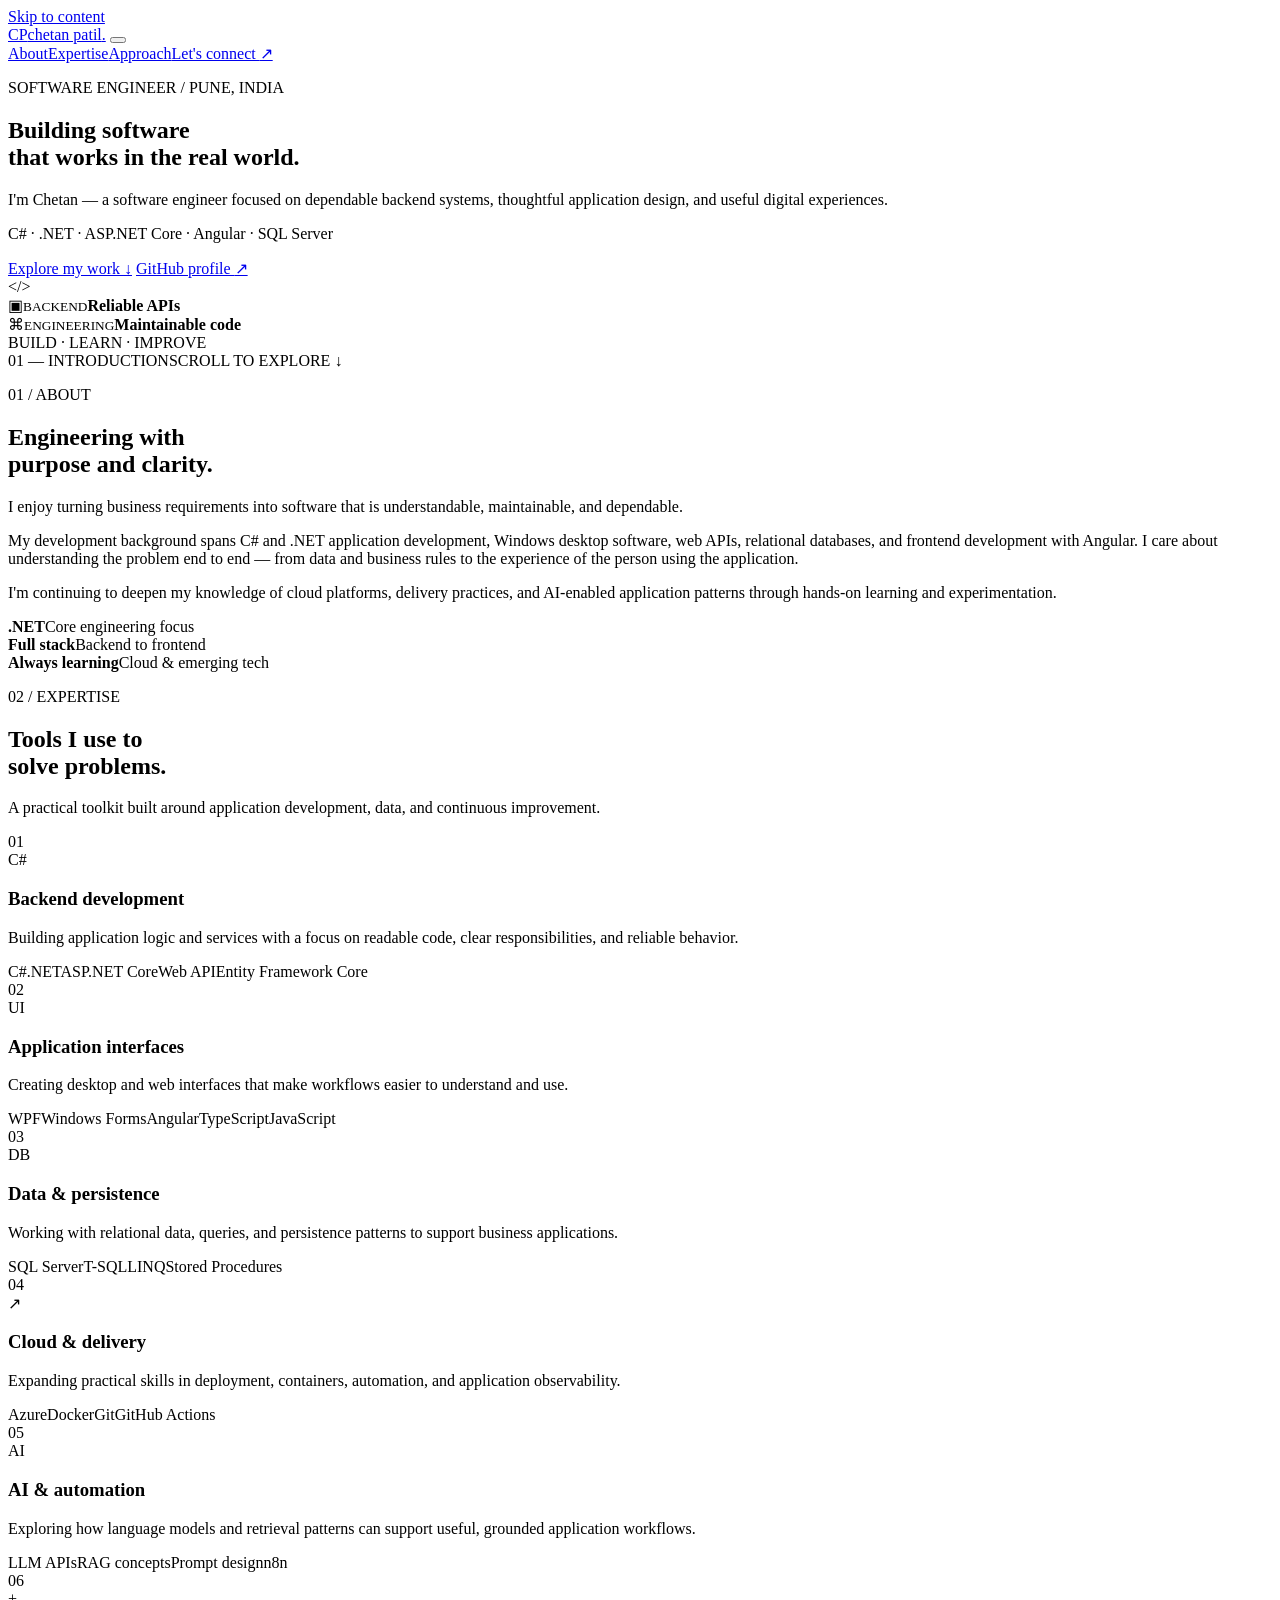
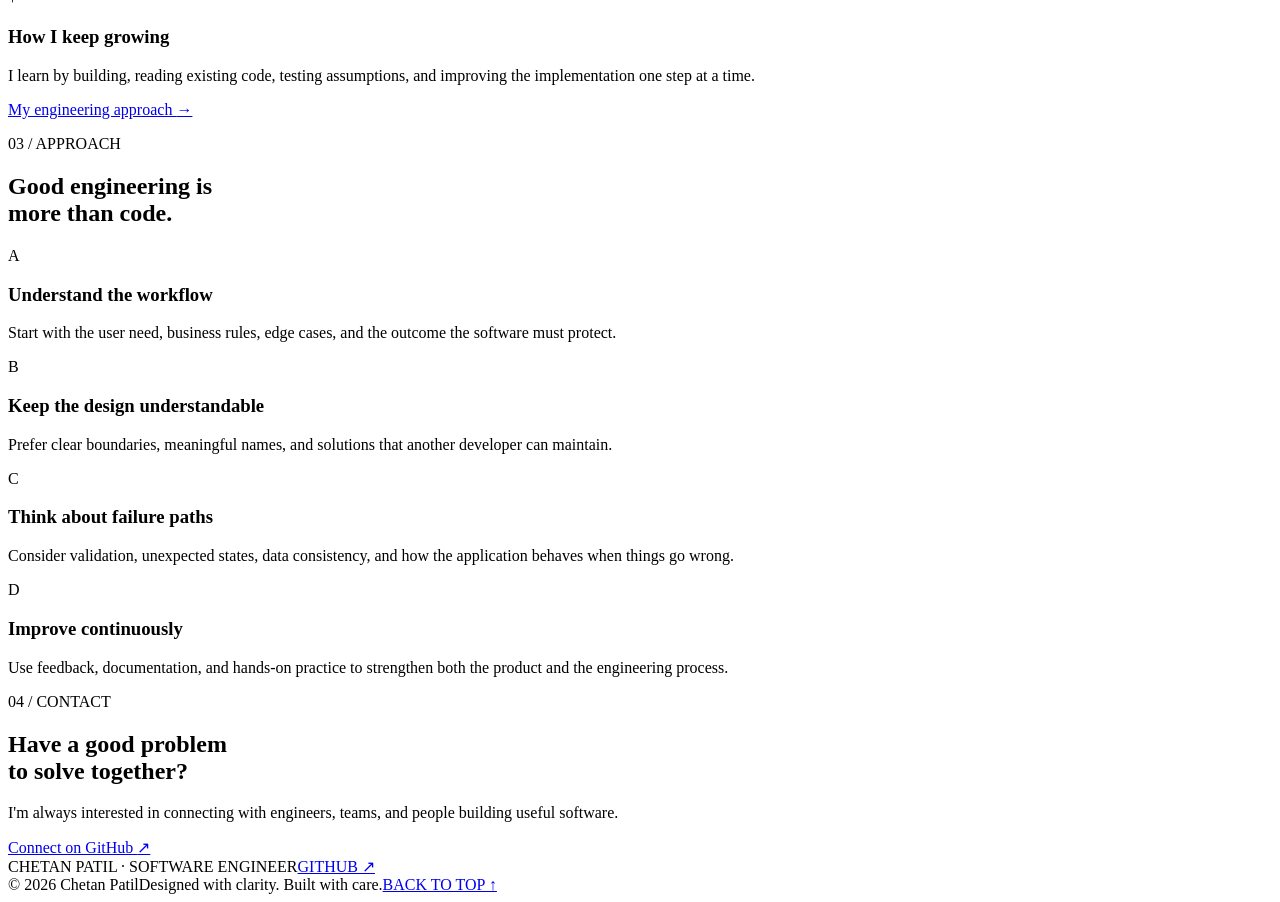
==== index.html @ e21cb658 "Build professional software engineer portfolio homepage" ====
<!doctype html>
<html lang="en">
<head>
  <meta charset="utf-8">
  <meta name="viewport" content="width=device-width, initial-scale=1">
  <meta name="theme-color" content="#0b1020">
  <meta name="description" content="Chetan Patil — Software Engineer building reliable applications with .NET, C#, Angular and SQL Server.">
  <meta property="og:title" content="Chetan Patil | Software Engineer">
  <meta property="og:description" content="Building reliable software for real-world workflows. .NET, C#, Angular and SQL Server.">
  <meta property="og:type" content="website">
  <title>Chetan Patil — Software Engineer</title>
  <link rel="preconnect" href="https://fonts.googleapis.com">
  <link rel="preconnect" href="https://fonts.gstatic.com" crossorigin>
  <link href="https://fonts.googleapis.com/css2?family=DM+Mono:wght@400;500&family=Manrope:wght@400;500;600;700;800&display=swap" rel="stylesheet">
  <link rel="stylesheet" href="assets/css/style.css">
  <script src="assets/js/main.js" defer></script>
</head>
<body>
  <a class="skip-link" href="#main">Skip to content</a>
  <header class="site-header">
    <div class="nav-shell">
      <a class="brand" href="#top" aria-label="Chetan Patil home"><span class="brand-mark">CP</span><span>chetan patil<span class="brand-period">.</span></span></a>
      <button class="menu-toggle" type="button" aria-expanded="false" aria-controls="primary-nav" aria-label="Open navigation"><span></span><span></span></button>
      <nav id="primary-nav" class="primary-nav" aria-label="Primary navigation">
        <a href="#about">About</a><a href="#expertise">Expertise</a><a href="#approach">Approach</a><a href="#contact" class="nav-contact">Let's connect <span aria-hidden="true">↗</span></a>
      </nav>
    </div>
  </header>

  <main id="main">
    <section class="hero section-shell" id="top">
      <div class="hero-copy">
        <p class="eyebrow"><span class="status-dot"></span> SOFTWARE ENGINEER <span class="eyebrow-divider">/</span> PUNE, INDIA</p>
        <h1>Building software<br>that <span class="gradient-text">works in the real world.</span></h1>
        <p class="hero-lede">I'm Chetan — a software engineer focused on dependable backend systems, thoughtful application design, and useful digital experiences.</p>
        <p class="hero-stack">C# <span>·</span> .NET <span>·</span> ASP.NET Core <span>·</span> Angular <span>·</span> SQL Server</p>
        <div class="hero-actions">
          <a class="button button-primary" href="#expertise">Explore my work <span aria-hidden="true">↓</span></a>
          <a class="text-link" href="https://github.com/chetan1237" target="_blank" rel="noreferrer">GitHub profile <span aria-hidden="true">↗</span></a>
        </div>
      </div>
      <div class="hero-visual" aria-label="Software engineering illustration">
        <div class="visual-orbit orbit-one"></div><div class="visual-orbit orbit-two"></div>
        <div class="visual-core"><span class="core-bracket">&lt;</span><span class="core-slash">/</span><span class="core-bracket">&gt;</span></div>
        <div class="float-card card-top"><span class="card-icon">▣</span><span><small>BACKEND</small><strong>Reliable APIs</strong></span></div>
        <div class="float-card card-bottom"><span class="card-icon card-icon-green">⌘</span><span><small>ENGINEERING</small><strong>Maintainable code</strong></span></div>
        <span class="visual-caption">BUILD · LEARN · IMPROVE</span>
      </div>
      <div class="hero-foot"><span>01 — INTRODUCTION</span><span>SCROLL TO EXPLORE <span aria-hidden="true">↓</span></span></div>
    </section>

    <section class="section-shell about-section" id="about">
      <div class="section-heading"><p class="eyebrow">01 / ABOUT</p><h2>Engineering with<br><span class="muted-heading">purpose and clarity.</span></h2></div>
      <div class="about-content">
        <p class="about-lede">I enjoy turning business requirements into software that is understandable, maintainable, and dependable.</p>
        <p>My development background spans C# and .NET application development, Windows desktop software, web APIs, relational databases, and frontend development with Angular. I care about understanding the problem end to end — from data and business rules to the experience of the person using the application.</p>
        <p>I'm continuing to deepen my knowledge of cloud platforms, delivery practices, and AI-enabled application patterns through hands-on learning and experimentation.</p>
        <div class="about-facts"><div><strong>.NET</strong><span>Core engineering focus</span></div><div><strong>Full stack</strong><span>Backend to frontend</span></div><div><strong>Always learning</strong><span>Cloud & emerging tech</span></div></div>
      </div>
    </section>

    <section class="expertise-section" id="expertise">
      <div class="section-shell">
        <div class="section-heading heading-row"><div><p class="eyebrow">02 / EXPERTISE</p><h2>Tools I use to<br><span class="muted-heading">solve problems.</span></h2></div><p class="heading-note">A practical toolkit built around application development, data, and continuous improvement.</p></div>
        <div class="skill-grid">
          <article class="skill-card"><span class="skill-number">01</span><div class="skill-symbol">C#</div><h3>Backend development</h3><p>Building application logic and services with a focus on readable code, clear responsibilities, and reliable behavior.</p><div class="tag-list"><span>C#</span><span>.NET</span><span>ASP.NET Core</span><span>Web API</span><span>Entity Framework Core</span></div></article>
          <article class="skill-card"><span class="skill-number">02</span><div class="skill-symbol symbol-blue">UI</div><h3>Application interfaces</h3><p>Creating desktop and web interfaces that make workflows easier to understand and use.</p><div class="tag-list"><span>WPF</span><span>Windows Forms</span><span>Angular</span><span>TypeScript</span><span>JavaScript</span></div></article>
          <article class="skill-card"><span class="skill-number">03</span><div class="skill-symbol symbol-green">DB</div><h3>Data & persistence</h3><p>Working with relational data, queries, and persistence patterns to support business applications.</p><div class="tag-list"><span>SQL Server</span><span>T-SQL</span><span>LINQ</span><span>Stored Procedures</span></div></article>
          <article class="skill-card"><span class="skill-number">04</span><div class="skill-symbol symbol-purple">↗</div><h3>Cloud & delivery</h3><p>Expanding practical skills in deployment, containers, automation, and application observability.</p><div class="tag-list"><span>Azure</span><span>Docker</span><span>Git</span><span>GitHub Actions</span></div></article>
          <article class="skill-card"><span class="skill-number">05</span><div class="skill-symbol symbol-orange">AI</div><h3>AI & automation</h3><p>Exploring how language models and retrieval patterns can support useful, grounded application workflows.</p><div class="tag-list"><span>LLM APIs</span><span>RAG concepts</span><span>Prompt design</span><span>n8n</span></div></article>
          <article class="skill-card skill-note"><span class="skill-number">06</span><div class="note-mark">+</div><h3>How I keep growing</h3><p>I learn by building, reading existing code, testing assumptions, and improving the implementation one step at a time.</p><a href="#approach" class="inline-link">My engineering approach <span aria-hidden="true">→</span></a></article>
        </div>
      </div>
    </section>

    <section class="section-shell approach-section" id="approach">
      <div class="section-heading"><p class="eyebrow">03 / APPROACH</p><h2>Good engineering is<br><span class="muted-heading">more than code.</span></h2></div>
      <div class="approach-list">
        <article><span class="approach-index">A</span><div><h3>Understand the workflow</h3><p>Start with the user need, business rules, edge cases, and the outcome the software must protect.</p></div></article>
        <article><span class="approach-index">B</span><div><h3>Keep the design understandable</h3><p>Prefer clear boundaries, meaningful names, and solutions that another developer can maintain.</p></div></article>
        <article><span class="approach-index">C</span><div><h3>Think about failure paths</h3><p>Consider validation, unexpected states, data consistency, and how the application behaves when things go wrong.</p></div></article>
        <article><span class="approach-index">D</span><div><h3>Improve continuously</h3><p>Use feedback, documentation, and hands-on practice to strengthen both the product and the engineering process.</p></div></article>
      </div>
    </section>

    <section class="contact-section" id="contact">
      <div class="section-shell contact-inner">
        <p class="eyebrow">04 / CONTACT</p><h2>Have a good problem<br>to <span class="gradient-text">solve together?</span></h2>
        <p class="contact-copy">I'm always interested in connecting with engineers, teams, and people building useful software.</p>
        <a class="button button-light" href="https://github.com/chetan1237" target="_blank" rel="noreferrer">Connect on GitHub <span aria-hidden="true">↗</span></a>
        <div class="contact-bottom"><span>CHETAN PATIL · SOFTWARE ENGINEER</span><a href="https://github.com/chetan1237" target="_blank" rel="noreferrer">GITHUB ↗</a></div>
      </div>
    </section>
  </main>

  <footer class="site-footer"><div class="section-shell footer-inner"><span>© <span id="year">2026</span> Chetan Patil</span><span>Designed with clarity. Built with care.</span><a href="#top">BACK TO TOP ↑</a></div></footer>
</body>
</html>
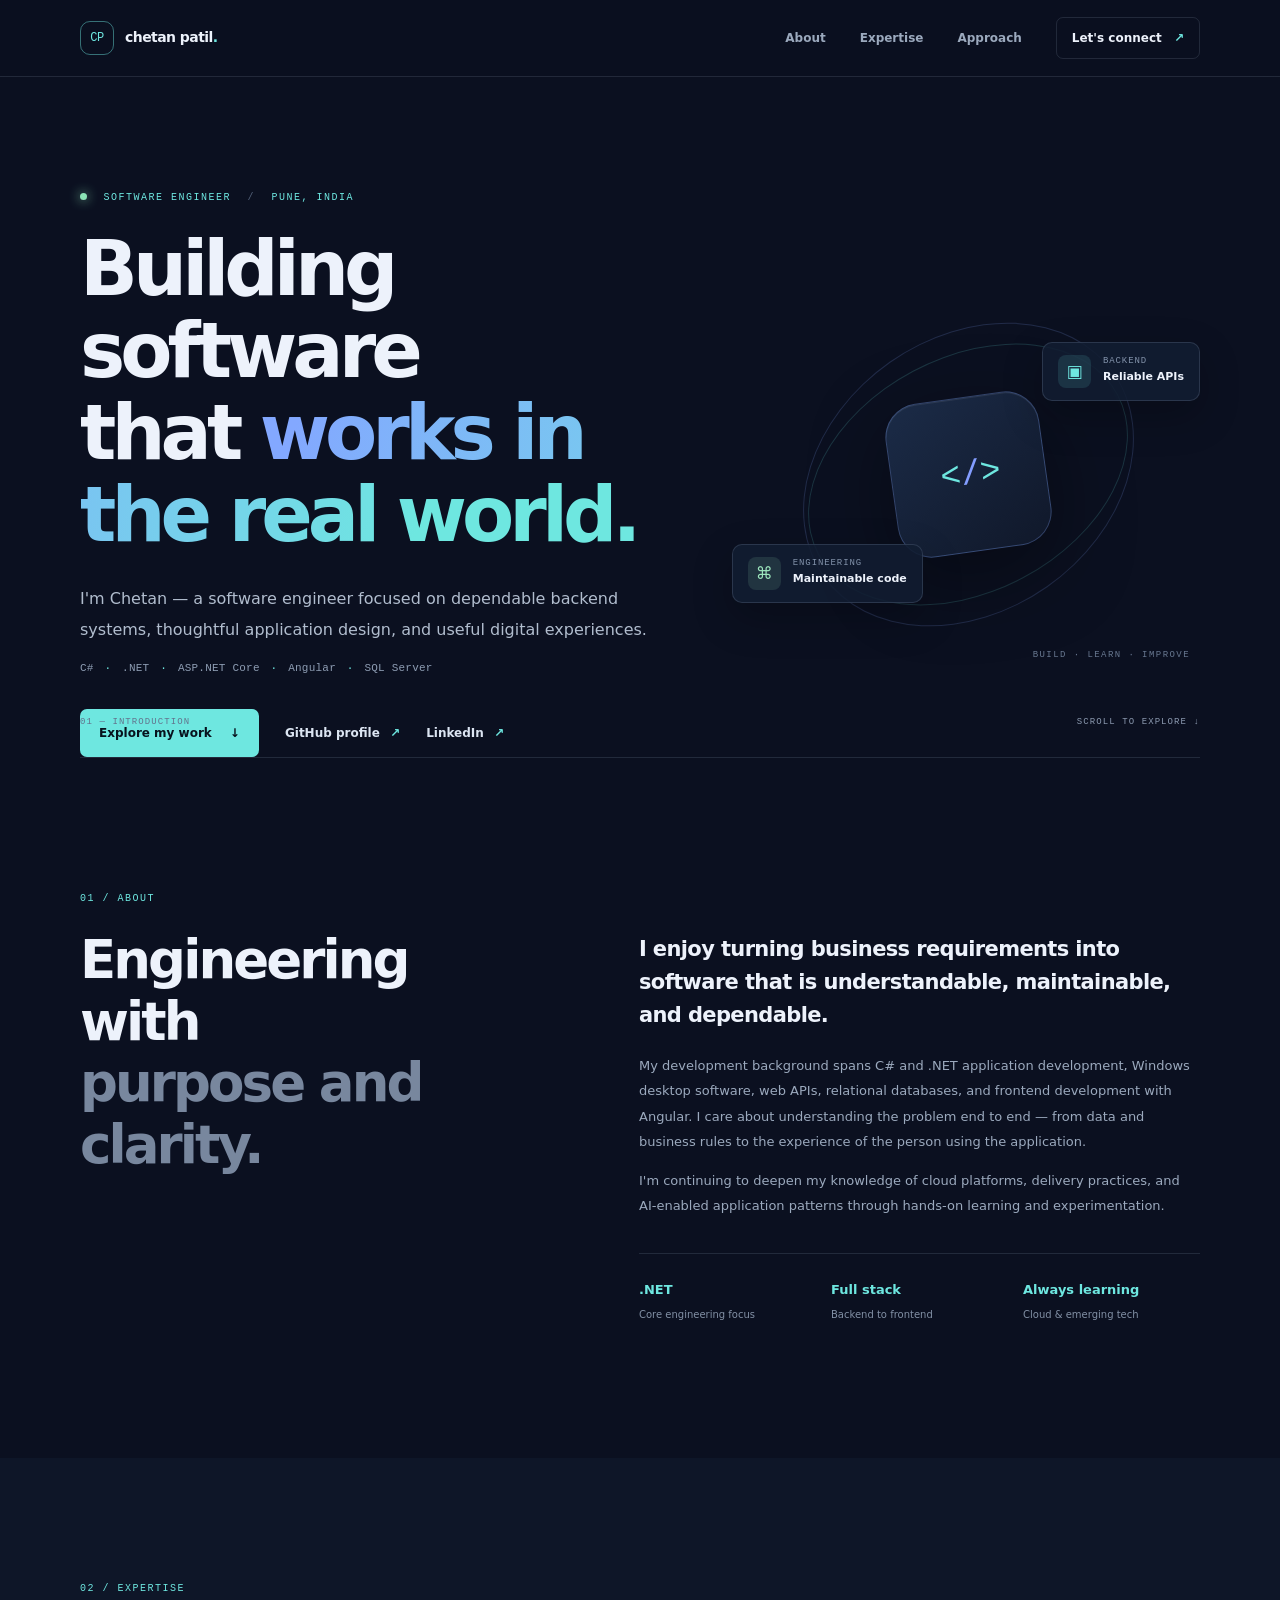
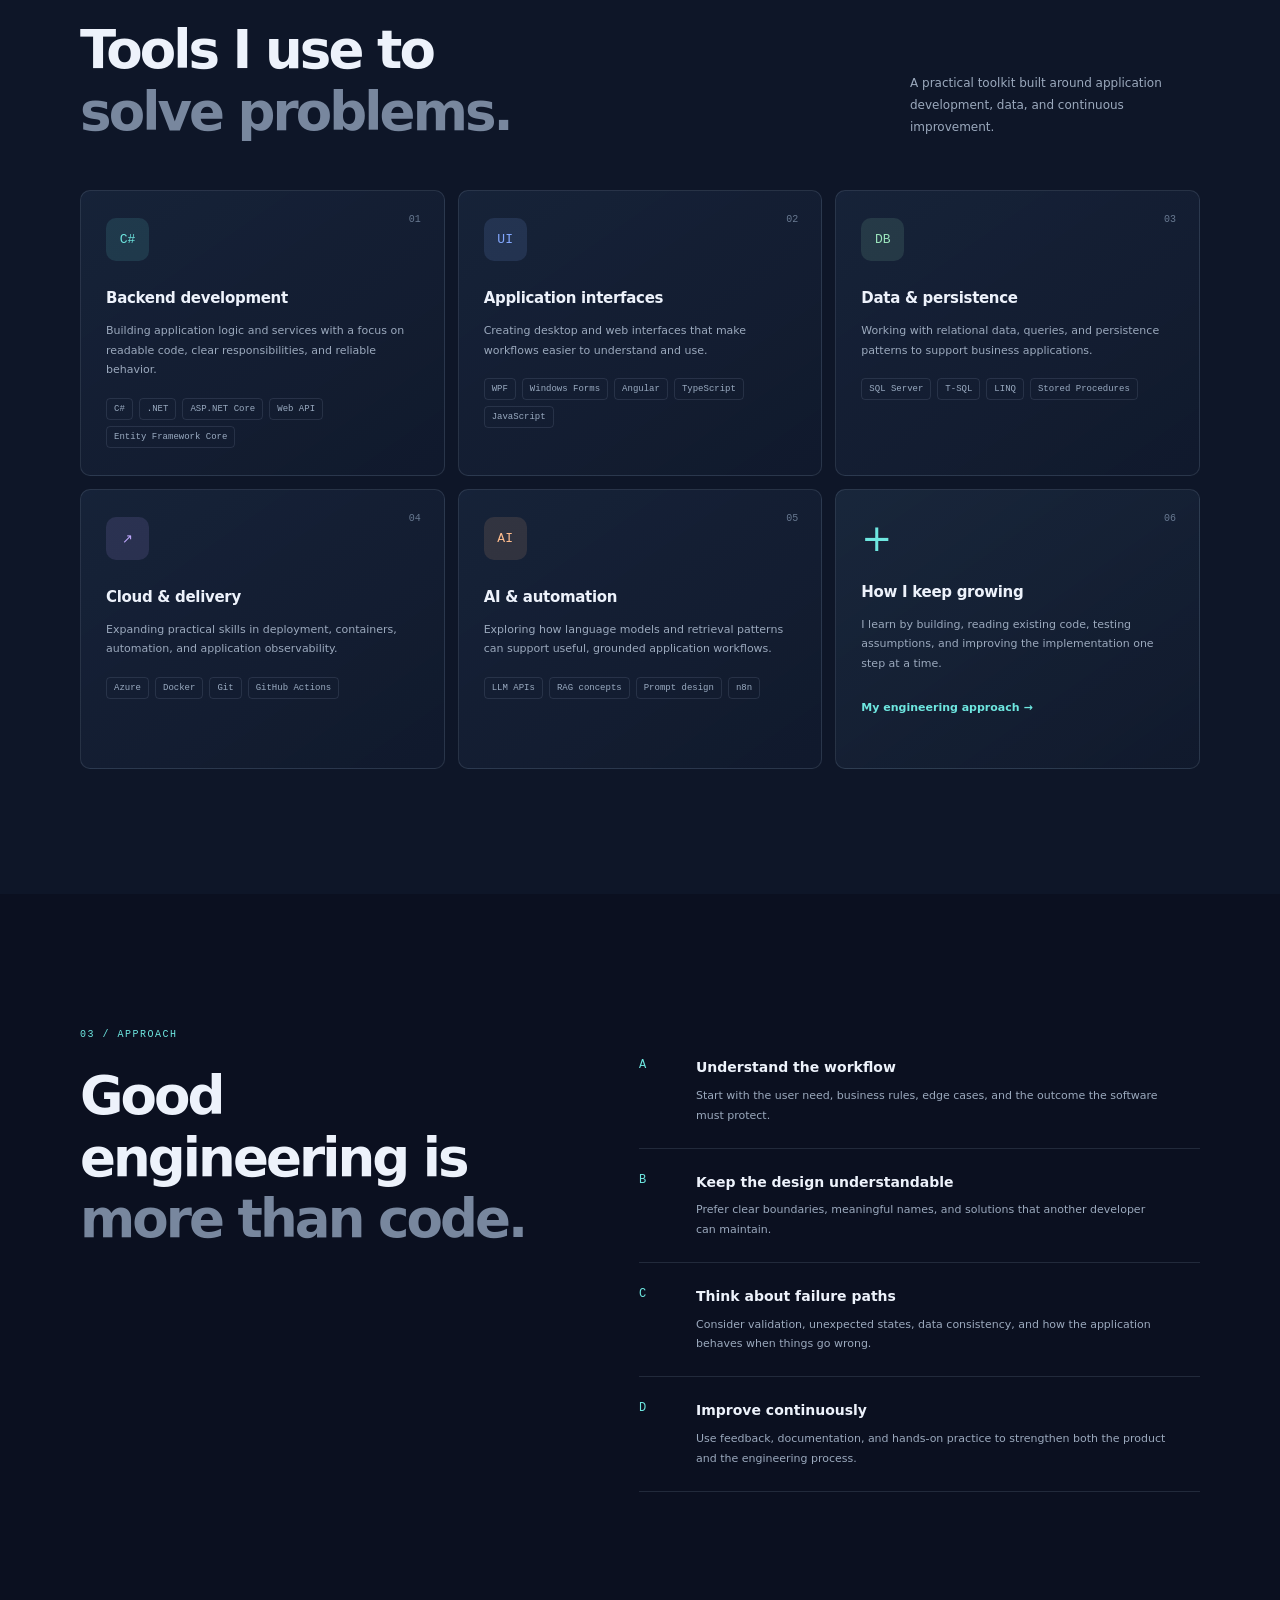
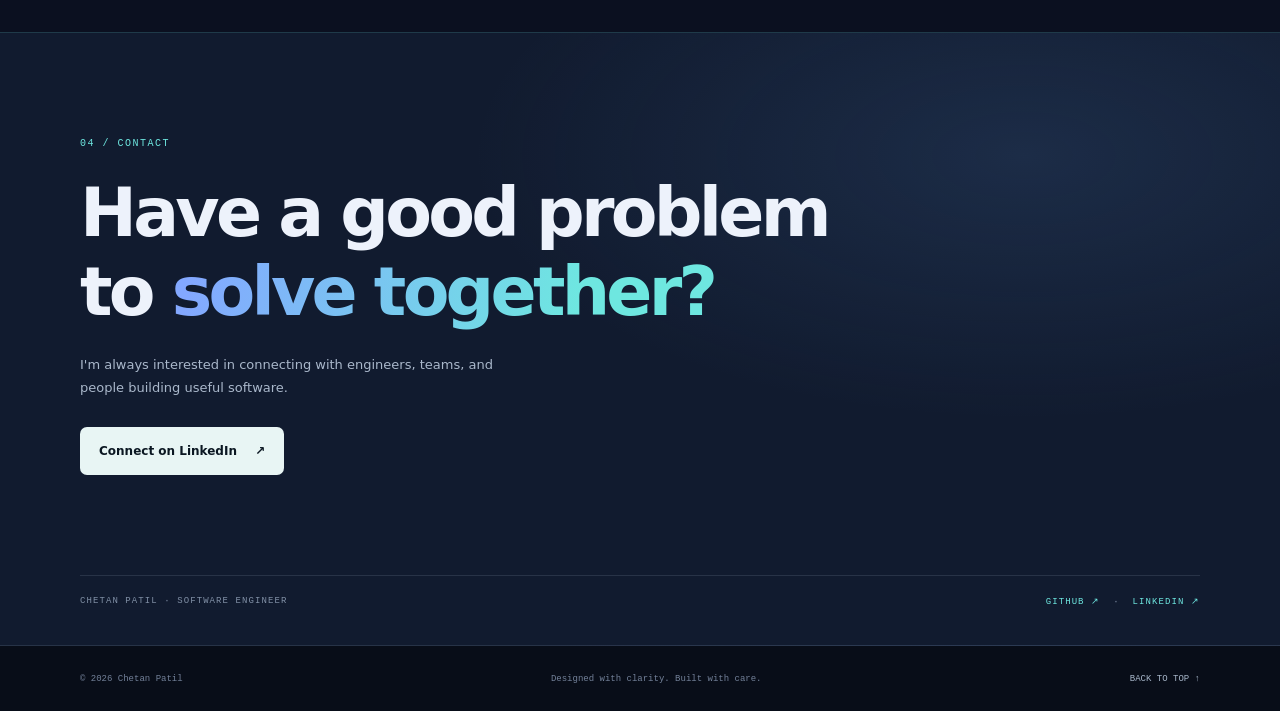
==== commit 1f59ace9: "Add LinkedIn profile links" ====
--- a/index.html
+++ b/index.html
@@ -37,6 +37,7 @@
         <div class="hero-actions">
           <a class="button button-primary" href="#expertise">Explore my work <span aria-hidden="true">↓</span></a>
           <a class="text-link" href="https://github.com/chetan1237" target="_blank" rel="noreferrer">GitHub profile <span aria-hidden="true">↗</span></a>
+          <a class="text-link" href="https://www.linkedin.com/in/chetan-patil-bb839a1b1/" target="_blank" rel="noopener noreferrer">LinkedIn <span aria-hidden="true">↗</span></a>
         </div>
       </div>
       <div class="hero-visual" aria-label="Software engineering illustration">
@@ -87,8 +88,8 @@
       <div class="section-shell contact-inner">
         <p class="eyebrow">04 / CONTACT</p><h2>Have a good problem<br>to <span class="gradient-text">solve together?</span></h2>
         <p class="contact-copy">I'm always interested in connecting with engineers, teams, and people building useful software.</p>
-        <a class="button button-light" href="https://github.com/chetan1237" target="_blank" rel="noreferrer">Connect on GitHub <span aria-hidden="true">↗</span></a>
-        <div class="contact-bottom"><span>CHETAN PATIL · SOFTWARE ENGINEER</span><a href="https://github.com/chetan1237" target="_blank" rel="noreferrer">GITHUB ↗</a></div>
+        <a class="button button-light" href="https://www.linkedin.com/in/chetan-patil-bb839a1b1/" target="_blank" rel="noopener noreferrer">Connect on LinkedIn <span aria-hidden="true">↗</span></a>
+        <div class="contact-bottom"><span>CHETAN PATIL · SOFTWARE ENGINEER</span><span><a href="https://github.com/chetan1237" target="_blank" rel="noreferrer">GITHUB ↗</a> &nbsp;·&nbsp; <a href="https://www.linkedin.com/in/chetan-patil-bb839a1b1/" target="_blank" rel="noopener noreferrer">LINKEDIN ↗</a></span></div>
       </div>
     </section>
   </main>
--- a/assets/css/style.css
+++ b/assets/css/style.css
@@ -0,0 +1 @@
+:root{--bg:#0b1020;--panel:#111a2d;--panel-2:#151f34;--text:#edf2fb;--muted:#9ba9bd;--line:rgba(174,194,220,.14);--cyan:#6ee7e0;--blue:#83a8ff;--green:#9ce6bd;--max:1120px}*{box-sizing:border-box}html{scroll-behavior:smooth;scroll-padding-top:90px}body{margin:0;background:var(--bg);color:var(--text);font-family:Manrope,system-ui,sans-serif;line-height:1.7;-webkit-font-smoothing:antialiased}a{color:inherit;text-decoration:none}.section-shell,.nav-shell{width:min(var(--max),calc(100% - 48px));margin-inline:auto}.skip-link{position:absolute;left:-999px;top:8px;background:#fff;color:#111;padding:10px 14px;z-index:100}.skip-link:focus{left:12px}.site-header{position:sticky;top:0;z-index:50;background:rgba(11,16,32,.86);backdrop-filter:blur(16px);border-bottom:1px solid var(--line)}.nav-shell{height:76px;display:flex;align-items:center;justify-content:space-between}.brand{display:flex;align-items:center;gap:11px;font-size:14px;font-weight:800;letter-spacing:-.04em}.brand-mark{display:grid;place-items:center;width:34px;height:34px;border:1px solid rgba(110,231,224,.45);border-radius:10px;color:var(--cyan);font:500 12px "DM Mono",monospace}.brand-period{color:var(--cyan)}.primary-nav{display:flex;align-items:center;gap:34px;color:var(--muted);font-size:12px;font-weight:700}.primary-nav a:hover,.text-link:hover{color:var(--cyan)}.nav-contact{color:var(--text);border:1px solid var(--line);padding:10px 15px;border-radius:7px}.nav-contact span{color:var(--cyan);margin-left:8px}.menu-toggle{display:none;background:none;border:0}.hero{min-height:650px;padding-top:115px;position:relative;display:grid;grid-template-columns:1.15fr .85fr;align-items:center;gap:30px}.eyebrow{font:500 10px "DM Mono",monospace;letter-spacing:.15em;color:var(--cyan);margin:0 0 25px}.status-dot{display:inline-block;width:7px;height:7px;border-radius:50%;background:#8be3b5;box-shadow:0 0 12px #8be3b5;margin-right:9px}.eyebrow-divider{color:#536179;margin:0 9px}.hero h1{font-size:clamp(44px,6vw,76px);line-height:1.08;letter-spacing:-.065em;margin:0;max-width:730px}.gradient-text{background:linear-gradient(105deg,#83a8ff 5%,#6ee7e0 75%);-webkit-background-clip:text;background-clip:text;color:transparent}.hero-lede{max-width:570px;color:#b1bdce;font-size:16px;line-height:1.9;margin:28px 0 17px}.hero-stack{font:11px "DM Mono",monospace;color:#8e9db3;letter-spacing:.02em}.hero-stack span{color:var(--cyan);padding:0 4px}.hero-actions{display:flex;align-items:center;gap:26px;margin-top:35px}.button{display:inline-flex;align-items:center;gap:18px;padding:14px 19px;border-radius:7px;font-size:12px;font-weight:800;transition:transform .2s,background .2s}.button:hover{transform:translateY(-2px)}.button-primary{background:var(--cyan);color:#07121d}.button-primary:hover{background:#a3f4ee}.text-link{font-size:12px;font-weight:800;color:#dce5f2}.text-link span{color:var(--cyan);margin-left:6px}.hero-visual{height:390px;position:relative;display:grid;place-items:center}.visual-orbit{position:absolute;border:1px solid rgba(110,231,224,.17);border-radius:50%;transform:rotate(-28deg)}.orbit-one{width:340px;height:235px}.orbit-two{width:275px;height:355px;transform:rotate(55deg);border-color:rgba(131,168,255,.18)}.visual-core{width:155px;height:155px;border-radius:34px;background:linear-gradient(145deg,#1b2b47,#10182a);border:1px solid rgba(133,170,255,.28);box-shadow:0 25px 80px rgba(0,0,0,.38),inset 0 1px rgba(255,255,255,.08);display:flex;align-items:center;justify-content:center;font:500 34px "DM Mono",monospace;letter-spacing:-.13em;transform:rotate(-8deg)}.core-bracket{color:var(--cyan)}.core-slash{color:#839dff;padding:0 4px}.float-card{position:absolute;display:flex;align-items:center;gap:12px;padding:12px 15px;border:1px solid rgba(175,197,227,.16);background:rgba(18,29,49,.88);box-shadow:0 15px 40px rgba(0,0,0,.24);border-radius:10px}.card-top{top:62px;right:0}.card-bottom{bottom:67px;left:-5px}.card-icon{display:grid;place-items:center;width:33px;height:33px;border-radius:8px;background:rgba(110,231,224,.12);color:var(--cyan);font-size:17px}.card-icon-green{color:var(--green);background:rgba(156,230,189,.12)}.float-card small,.float-card strong{display:block}.float-card small{font:9px "DM Mono",monospace;color:#8292aa;letter-spacing:.1em}.float-card strong{font-size:11px;margin-top:2px}.visual-caption{position:absolute;bottom:10px;right:10px;font:9px "DM Mono",monospace;color:#687890;letter-spacing:.16em}.hero-foot{position:absolute;bottom:30px;left:0;right:0;display:flex;justify-content:space-between;color:#63738c;font:9px "DM Mono",monospace;letter-spacing:.12em}.hero-foot span:last-child{color:#8c9ab0}.about-section{padding-top:135px;padding-bottom:135px;display:grid;grid-template-columns:.9fr 1.1fr;gap:100px;border-top:1px solid var(--line)}.section-heading h2,.contact-inner h2{font-size:clamp(34px,4.5vw,53px);line-height:1.16;letter-spacing:-.055em;margin:0}.muted-heading{color:#78879e}.about-content{padding-top:40px}.about-lede{font-size:21px;font-weight:700;line-height:1.55;letter-spacing:-.03em;margin:0 0 22px}.about-content>p:not(.about-lede){font-size:13px;color:var(--muted);line-height:1.95}.about-facts{display:grid;grid-template-columns:repeat(3,1fr);gap:15px;margin-top:35px;padding-top:25px;border-top:1px solid var(--line)}.about-facts strong,.about-facts span{display:block}.about-facts strong{font-size:13px;color:var(--cyan)}.about-facts span{font-size:10px;color:#8290a5;margin-top:5px}.expertise-section{background:#0e1628;padding:125px 0}.heading-row{display:flex;align-items:end;justify-content:space-between;margin-bottom:48px}.heading-note{max-width:290px;color:var(--muted);font-size:12px;line-height:1.8;margin:0 0 4px}.skill-grid{display:grid;grid-template-columns:repeat(3,1fr);gap:13px}.skill-card{min-height:280px;padding:27px 25px;background:linear-gradient(145deg,rgba(25,38,61,.8),rgba(17,26,45,.88));border:1px solid var(--line);border-radius:10px;position:relative;transition:transform .2s,border-color .2s}.skill-card:hover{transform:translateY(-4px);border-color:rgba(110,231,224,.35)}.skill-number{position:absolute;right:23px;top:23px;color:#687991;font:10px "DM Mono",monospace}.skill-symbol{width:43px;height:43px;display:grid;place-items:center;border-radius:10px;background:rgba(110,231,224,.12);color:var(--cyan);font:500 13px "DM Mono",monospace;margin-bottom:25px}.symbol-blue{background:rgba(131,168,255,.13);color:var(--blue)}.symbol-green{background:rgba(156,230,189,.12);color:var(--green)}.symbol-purple{background:rgba(185,158,255,.13);color:#c1a9ff}.symbol-orange{background:rgba(255,183,132,.12);color:#ffbd8e}.skill-card h3{font-size:15px;letter-spacing:-.02em;margin:0 0 9px}.skill-card p{font-size:11px;line-height:1.8;color:var(--muted);margin:0 0 18px}.tag-list{display:flex;flex-wrap:wrap;gap:6px}.tag-list span{font:9px "DM Mono",monospace;color:#9aabc1;border:1px solid rgba(174,194,220,.13);border-radius:4px;padding:5px 7px}.skill-note{background:linear-gradient(145deg,rgba(31,48,70,.65),rgba(17,26,45,.9))}.note-mark{font-size:37px;line-height:1;color:var(--cyan);margin:3px 0 23px}.inline-link{font-size:11px;font-weight:800;color:var(--cyan)}.approach-section{padding-top:135px;padding-bottom:140px;display:grid;grid-template-columns:.9fr 1.1fr;gap:100px}.approach-list{padding-top:5px}.approach-list article{display:grid;grid-template-columns:42px 1fr;gap:15px;padding:22px 0;border-bottom:1px solid var(--line)}.approach-index{font:12px "DM Mono",monospace;color:var(--cyan);padding-top:2px}.approach-list h3{font-size:14px;margin:0 0 6px}.approach-list p{font-size:11px;color:var(--muted);line-height:1.8;margin:0;max-width:470px}.contact-section{background:radial-gradient(ellipse at 80% 20%,rgba(71,112,167,.2),transparent 38%),#111b2f;border-top:1px solid rgba(110,231,224,.15);border-bottom:1px solid var(--line)}.contact-inner{padding-top:105px;padding-bottom:38px}.contact-inner h2{font-size:clamp(42px,6vw,68px)}.contact-copy{max-width:440px;color:#aab8cb;font-size:13px;margin:23px 0 28px}.button-light{background:#e8f5f4;color:#0b1722}.button-light:hover{background:#fff}.contact-bottom{display:flex;justify-content:space-between;margin-top:100px;padding-top:20px;border-top:1px solid var(--line);font:9px "DM Mono",monospace;letter-spacing:.12em;color:#8190a6}.contact-bottom a{color:var(--cyan)}.site-footer{background:#080d18}.footer-inner{min-height:65px;display:flex;align-items:center;justify-content:space-between;color:#738199;font:9px "DM Mono",monospace}.footer-inner a{color:#a8b7ca}.footer-inner a:hover{color:var(--cyan)}@media(max-width:800px){.hero{grid-template-columns:1fr;padding-top:90px;min-height:auto;padding-bottom:100px}.hero-visual{height:330px;max-width:500px;width:100%;margin:5px auto 0}.hero-foot{bottom:25px}.about-section,.approach-section{grid-template-columns:1fr;gap:35px;padding-top:95px;padding-bottom:95px}.about-content{padding-top:0}.about-facts{max-width:600px}.skill-grid{grid-template-columns:repeat(2,1fr)}.expertise-section{padding:95px 0}.heading-row{align-items:start;gap:25px;flex-direction:column}.heading-note{max-width:480px}.approach-list{padding-top:0}}@media(max-width:560px){.section-shell,.nav-shell{width:min(100% - 36px,var(--max))}.nav-shell{height:68px}.menu-toggle{display:flex;flex-direction:column;gap:5px;padding:10px;cursor:pointer}.menu-toggle span{width:20px;height:2px;background:#dbe7f5;display:block}.primary-nav{display:none;position:absolute;top:68px;left:0;right:0;padding:18px 24px 23px;background:#0d1526;border-bottom:1px solid var(--line);flex-direction:column;align-items:stretch;gap:0}.primary-nav.is-open{display:flex}.primary-nav a{padding:13px 0}.primary-nav .nav-contact{padding:12px 14px;margin-top:7px;text-align:center}.hero{padding-top:75px;gap:8px}.hero h1{font-size:clamp(42px,12vw,59px)}.hero-lede{font-size:14px}.hero-stack{font-size:9px;line-height:2}.hero-actions{gap:18px;flex-wrap:wrap}.button{padding:13px 15px}.hero-visual{height:290px;transform:scale(.88);transform-origin:center}.orbit-one{width:290px}.orbit-two{height:300px}.card-top{right:-4px;top:40px}.card-bottom{left:-8px;bottom:45px}.hero-foot{font-size:8px}.about-section,.approach-section{padding-top:78px;padding-bottom:80px}.section-heading h2{font-size:39px}.about-lede{font-size:18px}.about-facts{grid-template-columns:1fr;gap:15px}.about-facts div{display:flex;align-items:center;gap:14px}.about-facts span{margin:0}.expertise-section{padding:78px 0}.skill-grid{grid-template-columns:1fr}.skill-card{min-height:245px}.heading-row{margin-bottom:30px}.approach-list article{grid-template-columns:28px 1fr}.contact-inner{padding-top:80px}.contact-inner h2{font-size:43px}.contact-bottom{margin-top:75px;gap:15px;font-size:8px}.footer-inner{padding-top:17px;padding-bottom:17px;gap:10px;flex-wrap:wrap}.footer-inner span:nth-child(2){order:3;width:100%}}@media(prefers-reduced-motion:reduce){html{scroll-behavior:auto}*,*::before,*::after{transition:none!important;animation:none!important}}
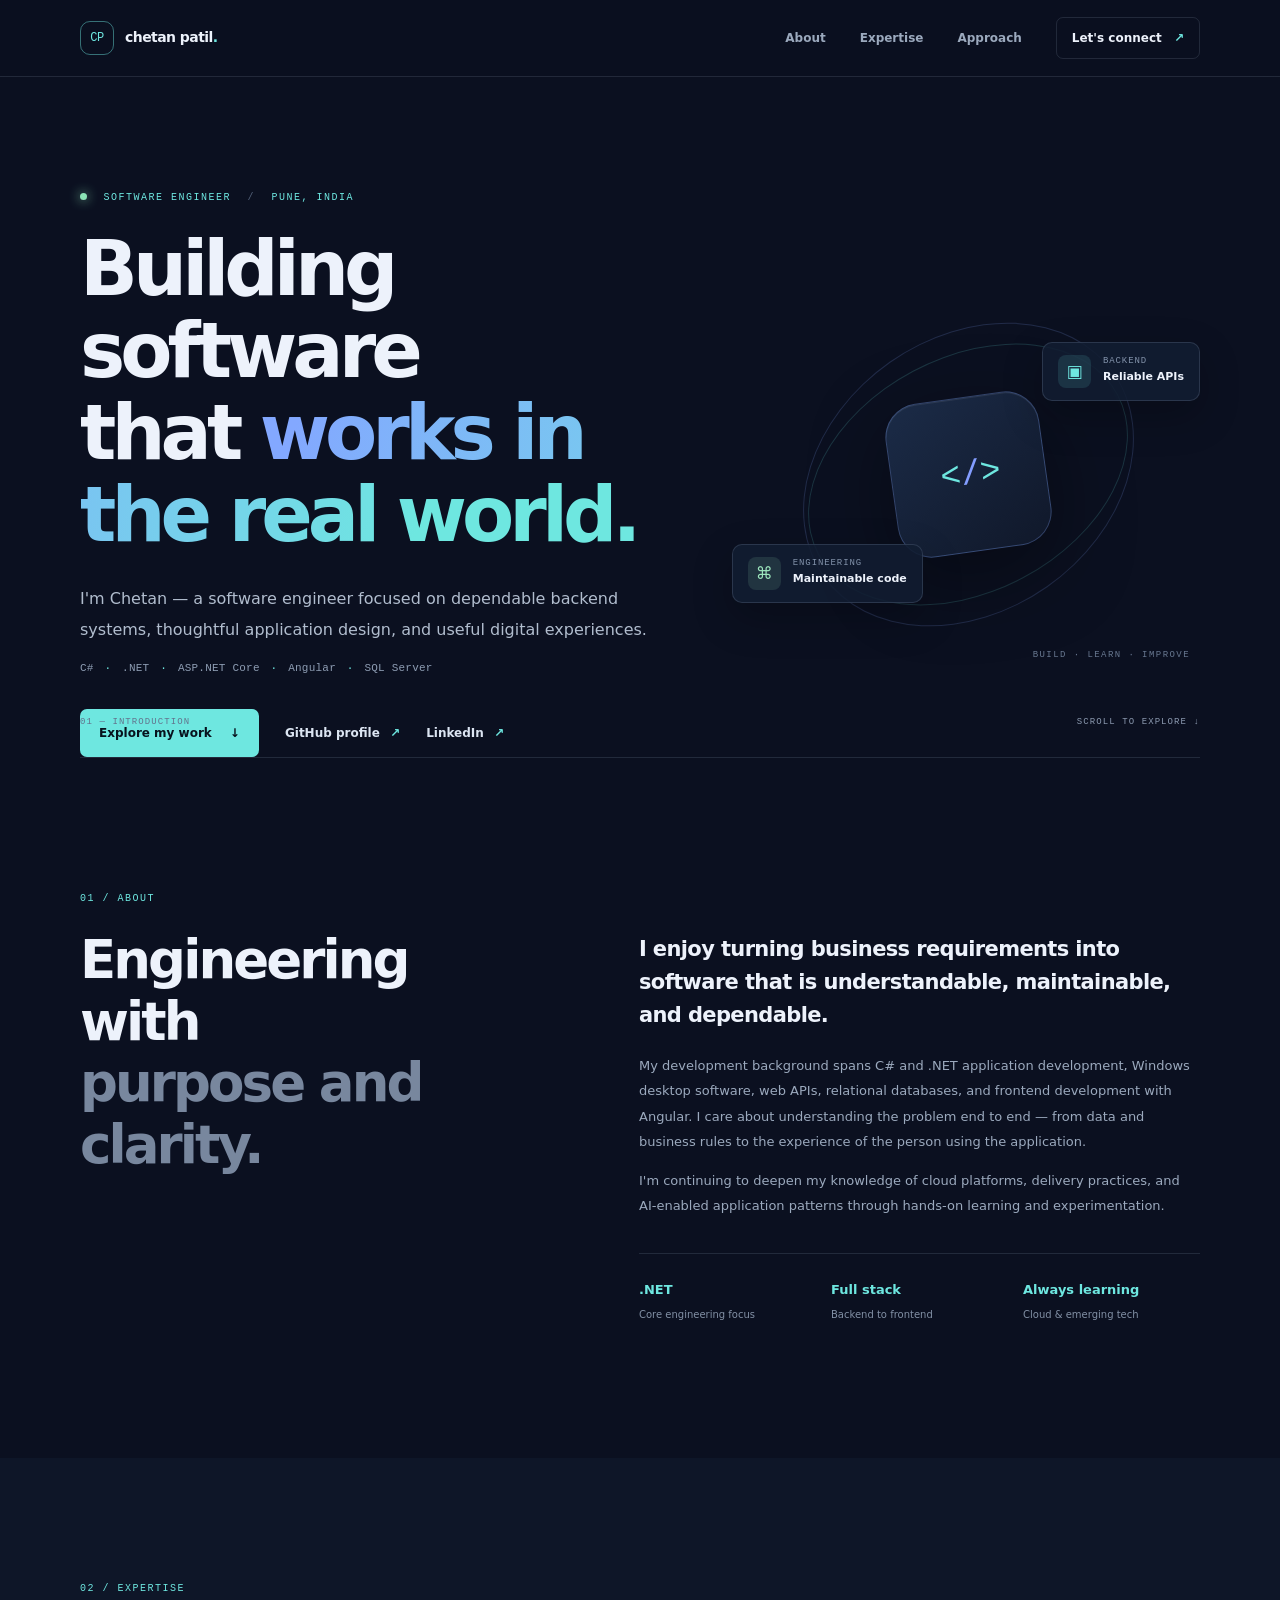
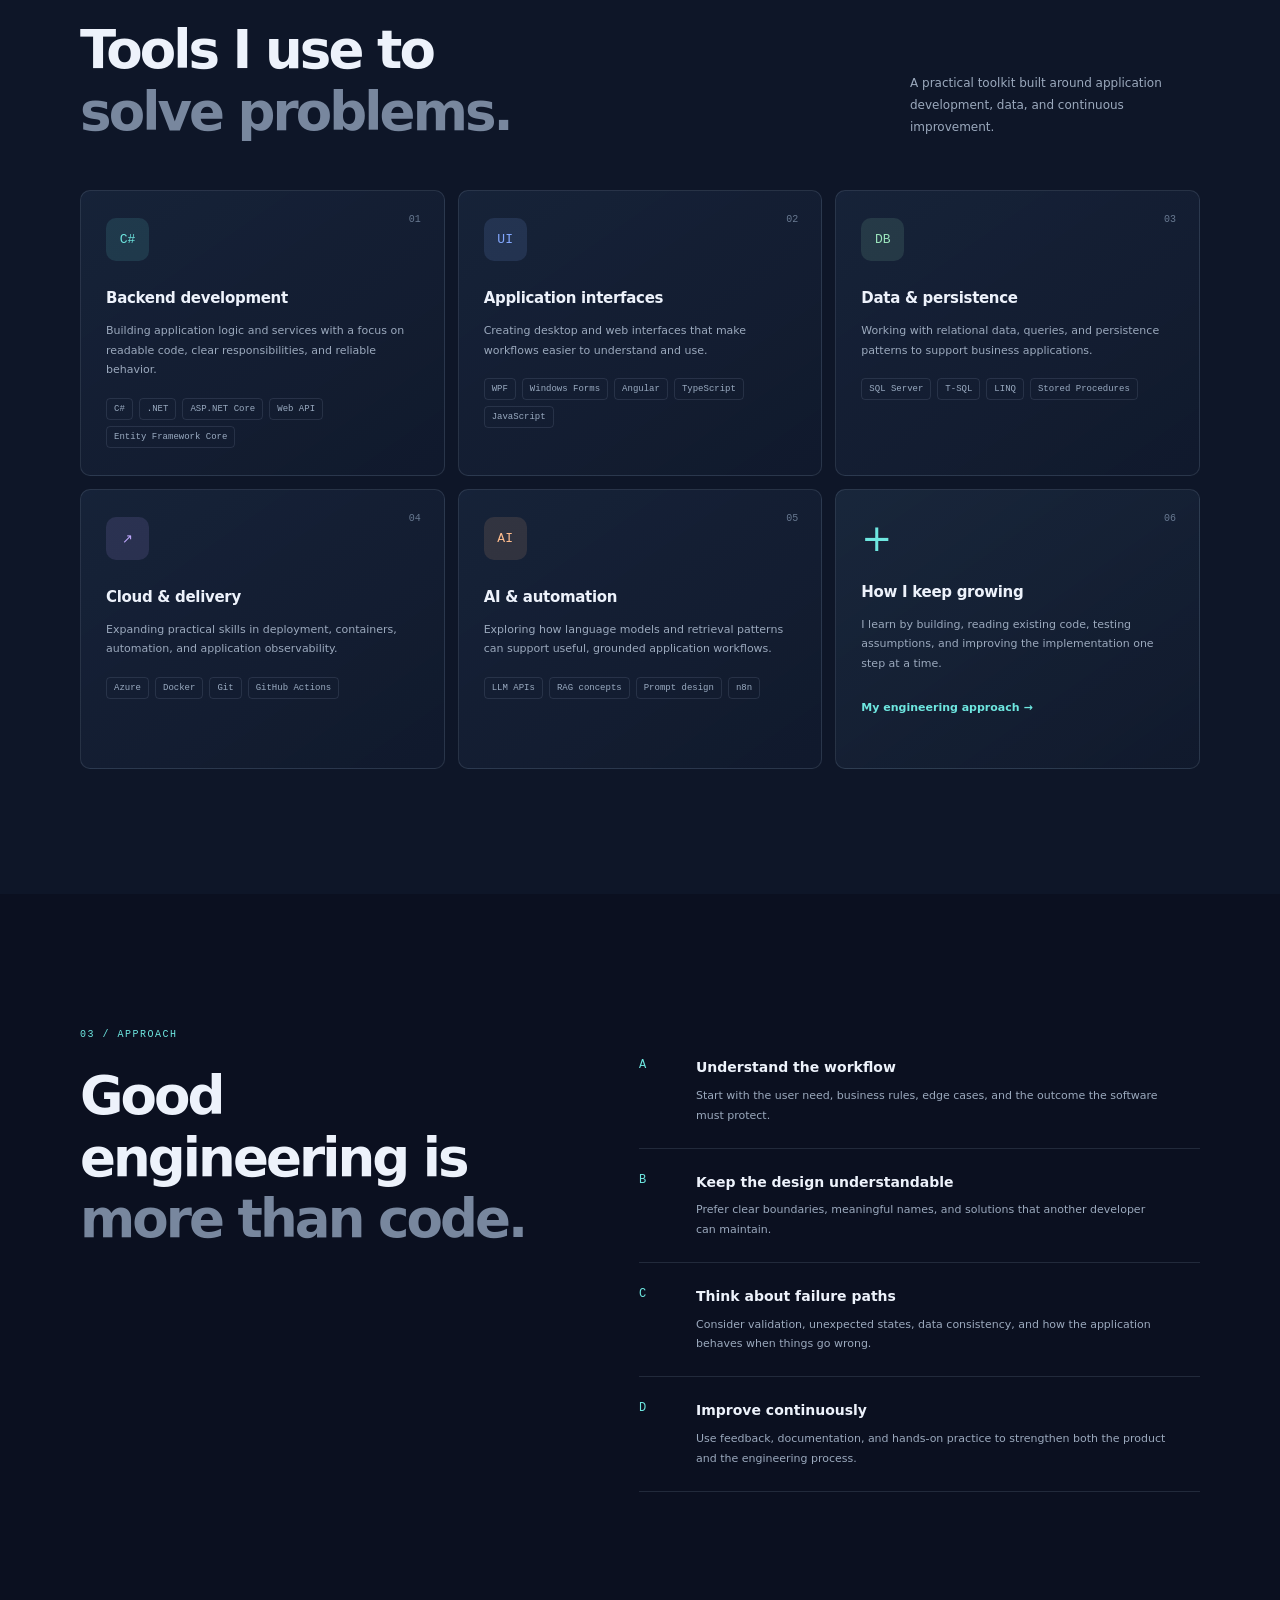
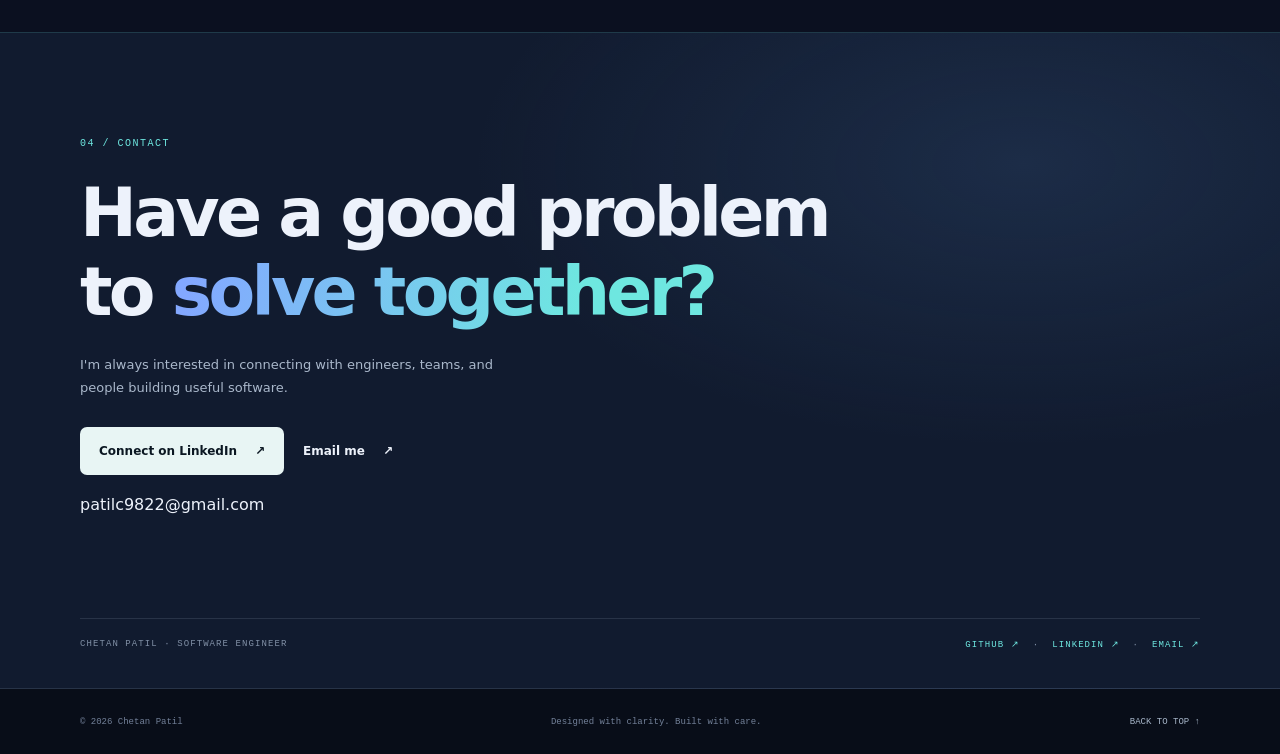
==== commit 61647a7c: "Add professional email contact links" ====
--- a/index.html
+++ b/index.html
@@ -88,8 +88,9 @@
       <div class="section-shell contact-inner">
         <p class="eyebrow">04 / CONTACT</p><h2>Have a good problem<br>to <span class="gradient-text">solve together?</span></h2>
         <p class="contact-copy">I'm always interested in connecting with engineers, teams, and people building useful software.</p>
-        <a class="button button-light" href="https://www.linkedin.com/in/chetan-patil-bb839a1b1/" target="_blank" rel="noopener noreferrer">Connect on LinkedIn <span aria-hidden="true">↗</span></a>
-        <div class="contact-bottom"><span>CHETAN PATIL · SOFTWARE ENGINEER</span><span><a href="https://github.com/chetan1237" target="_blank" rel="noreferrer">GITHUB ↗</a> &nbsp;·&nbsp; <a href="https://www.linkedin.com/in/chetan-patil-bb839a1b1/" target="_blank" rel="noopener noreferrer">LINKEDIN ↗</a></span></div>
+        <div class="contact-actions"><a class="button button-light" href="https://www.linkedin.com/in/chetan-patil-bb839a1b1/" target="_blank" rel="noopener noreferrer">Connect on LinkedIn <span aria-hidden="true">↗</span></a><a class="button button-outline-light" href="mailto:patilc9822@gmail.com">Email me <span aria-hidden="true">↗</span></a></div>
+        <p class="contact-email"><a href="mailto:patilc9822@gmail.com">patilc9822@gmail.com</a></p>
+        <div class="contact-bottom"><span>CHETAN PATIL · SOFTWARE ENGINEER</span><span><a href="https://github.com/chetan1237" target="_blank" rel="noreferrer">GITHUB ↗</a> &nbsp;·&nbsp; <a href="https://www.linkedin.com/in/chetan-patil-bb839a1b1/" target="_blank" rel="noopener noreferrer">LINKEDIN ↗</a> &nbsp;·&nbsp; <a href="mailto:patilc9822@gmail.com">EMAIL ↗</a></span></div>
       </div>
     </section>
   </main>
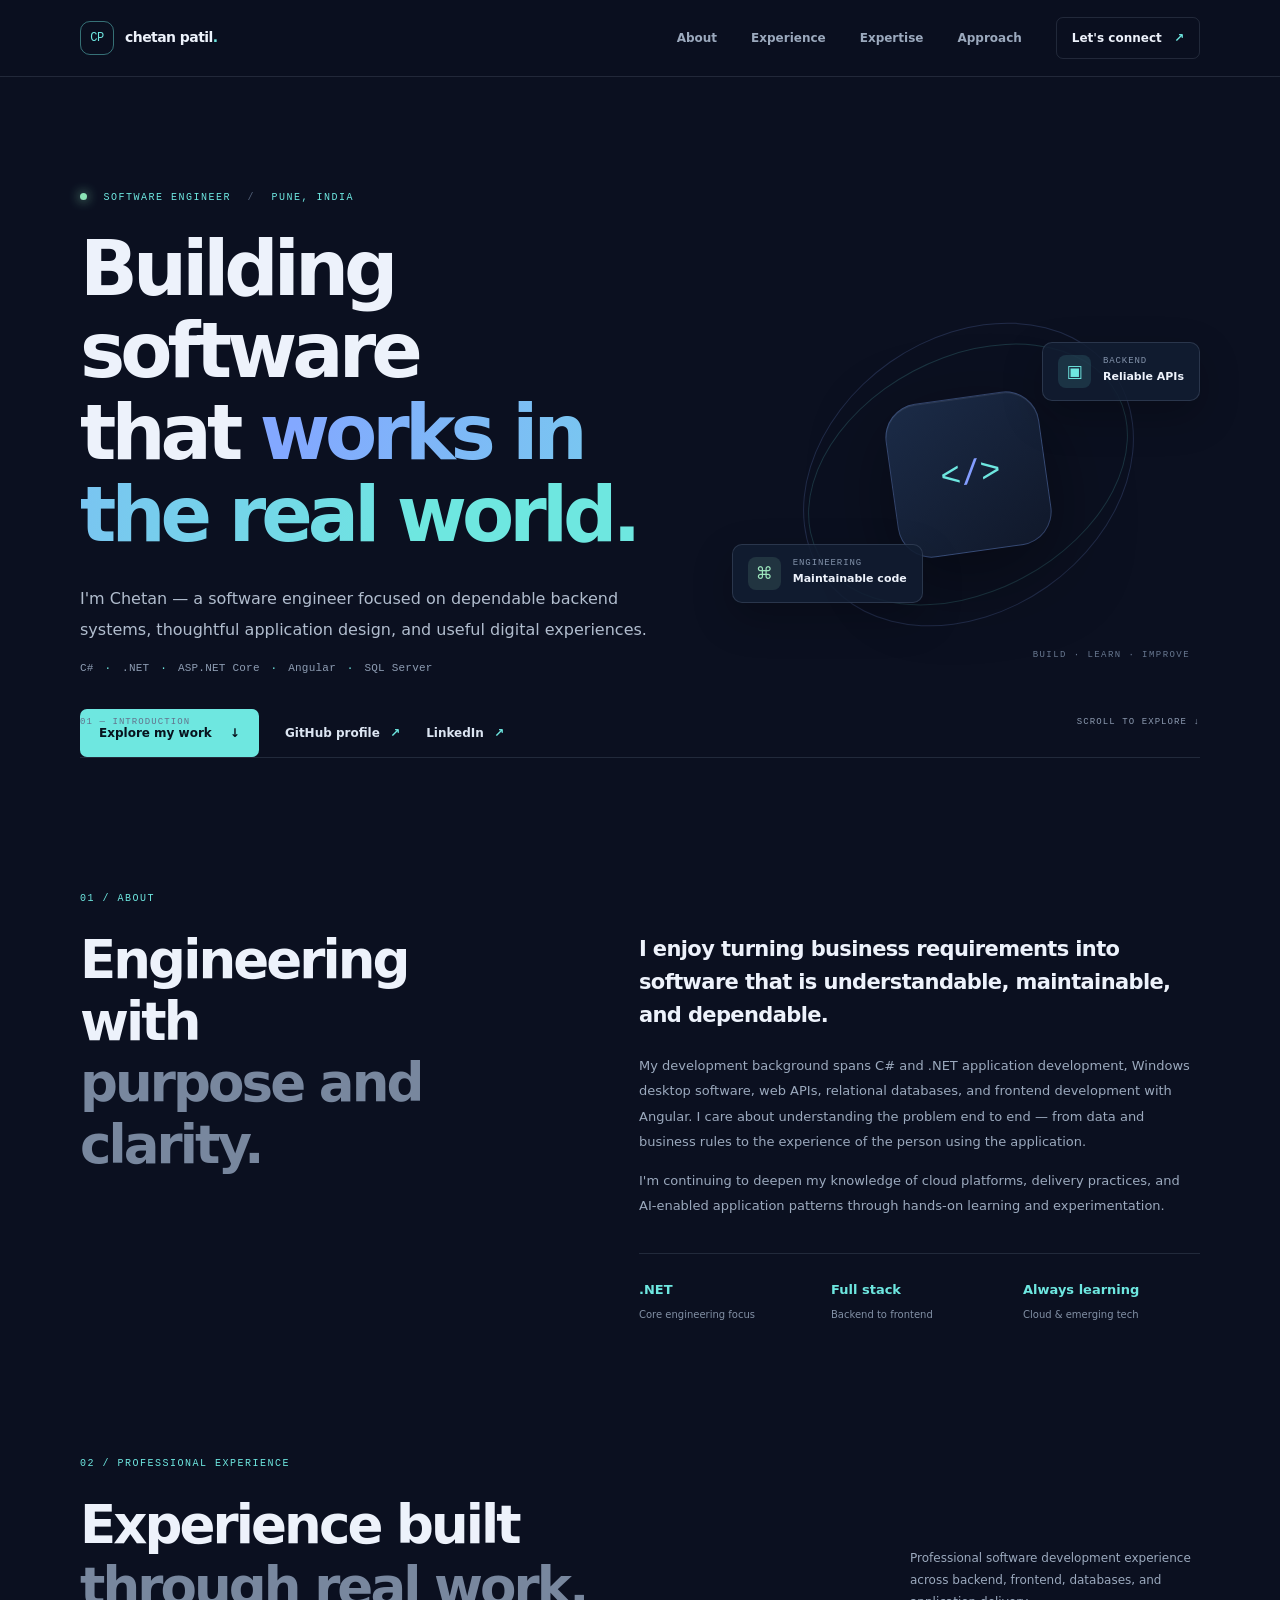
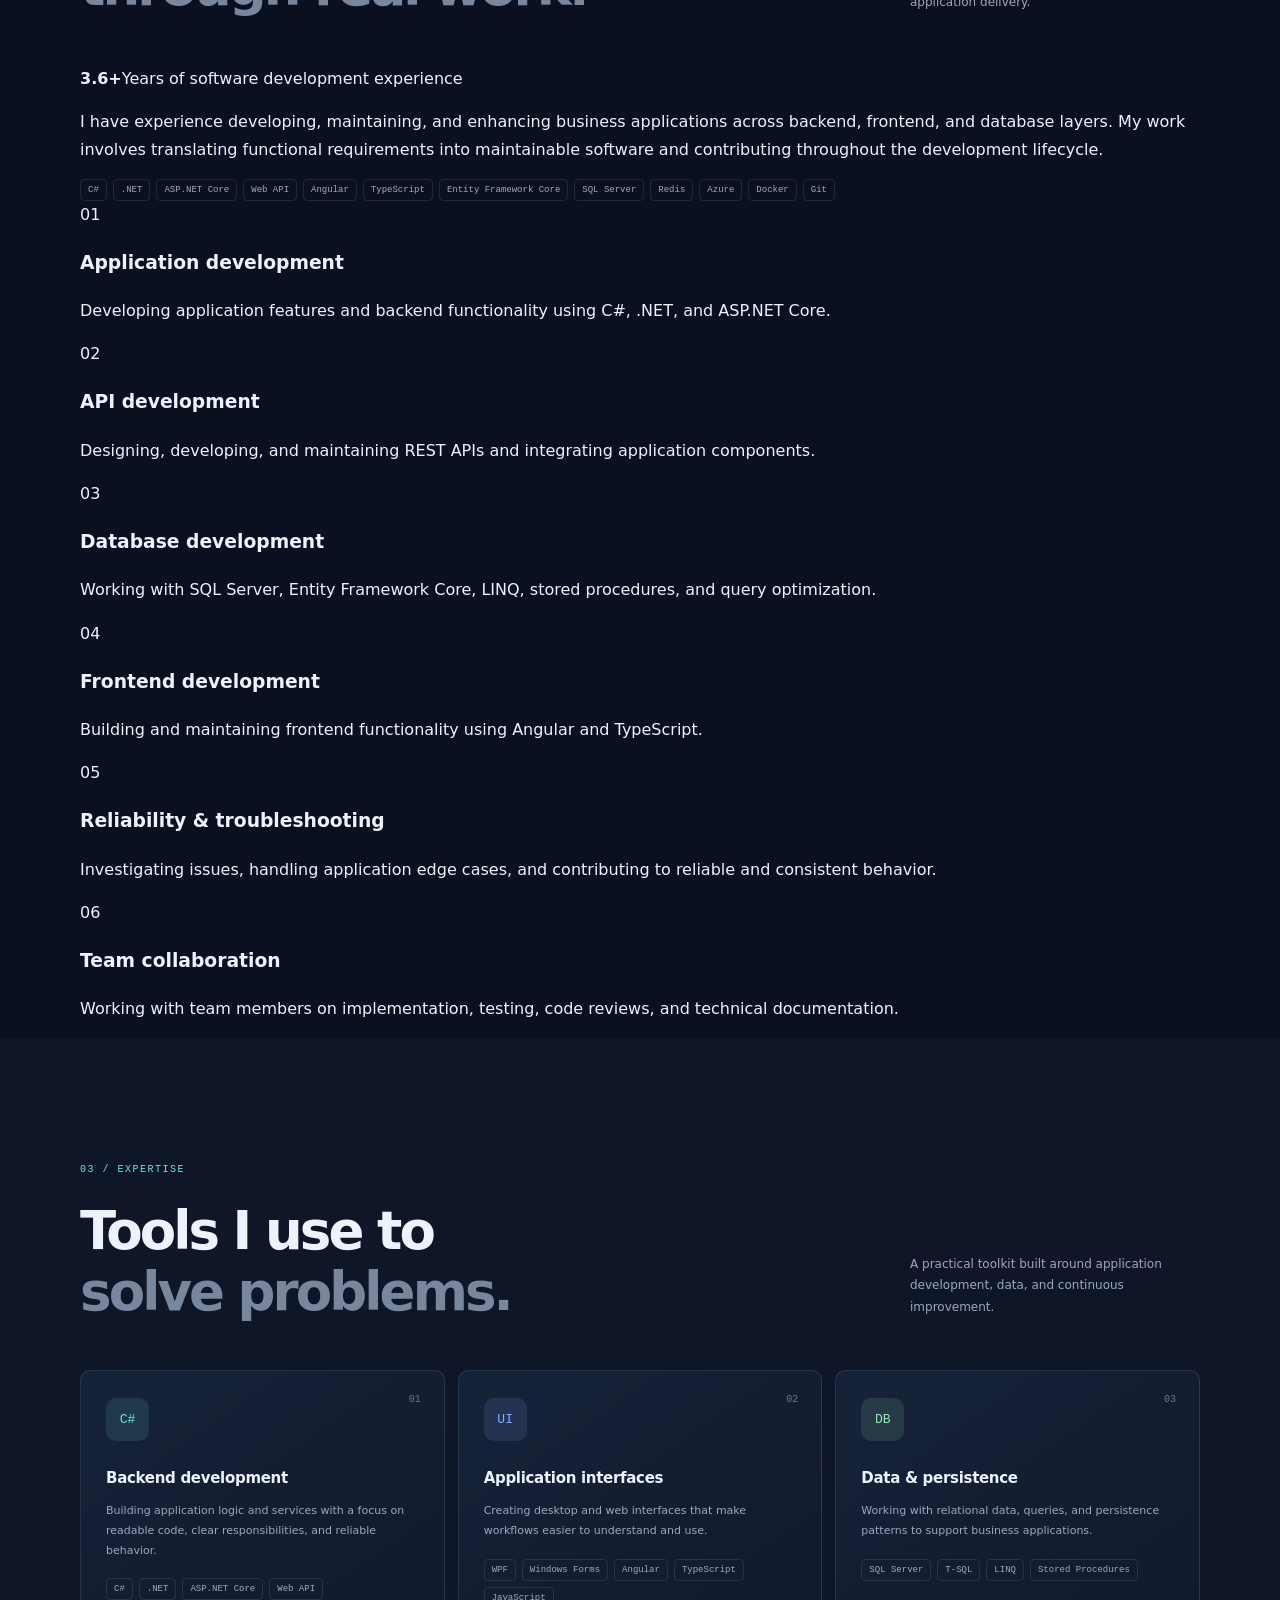
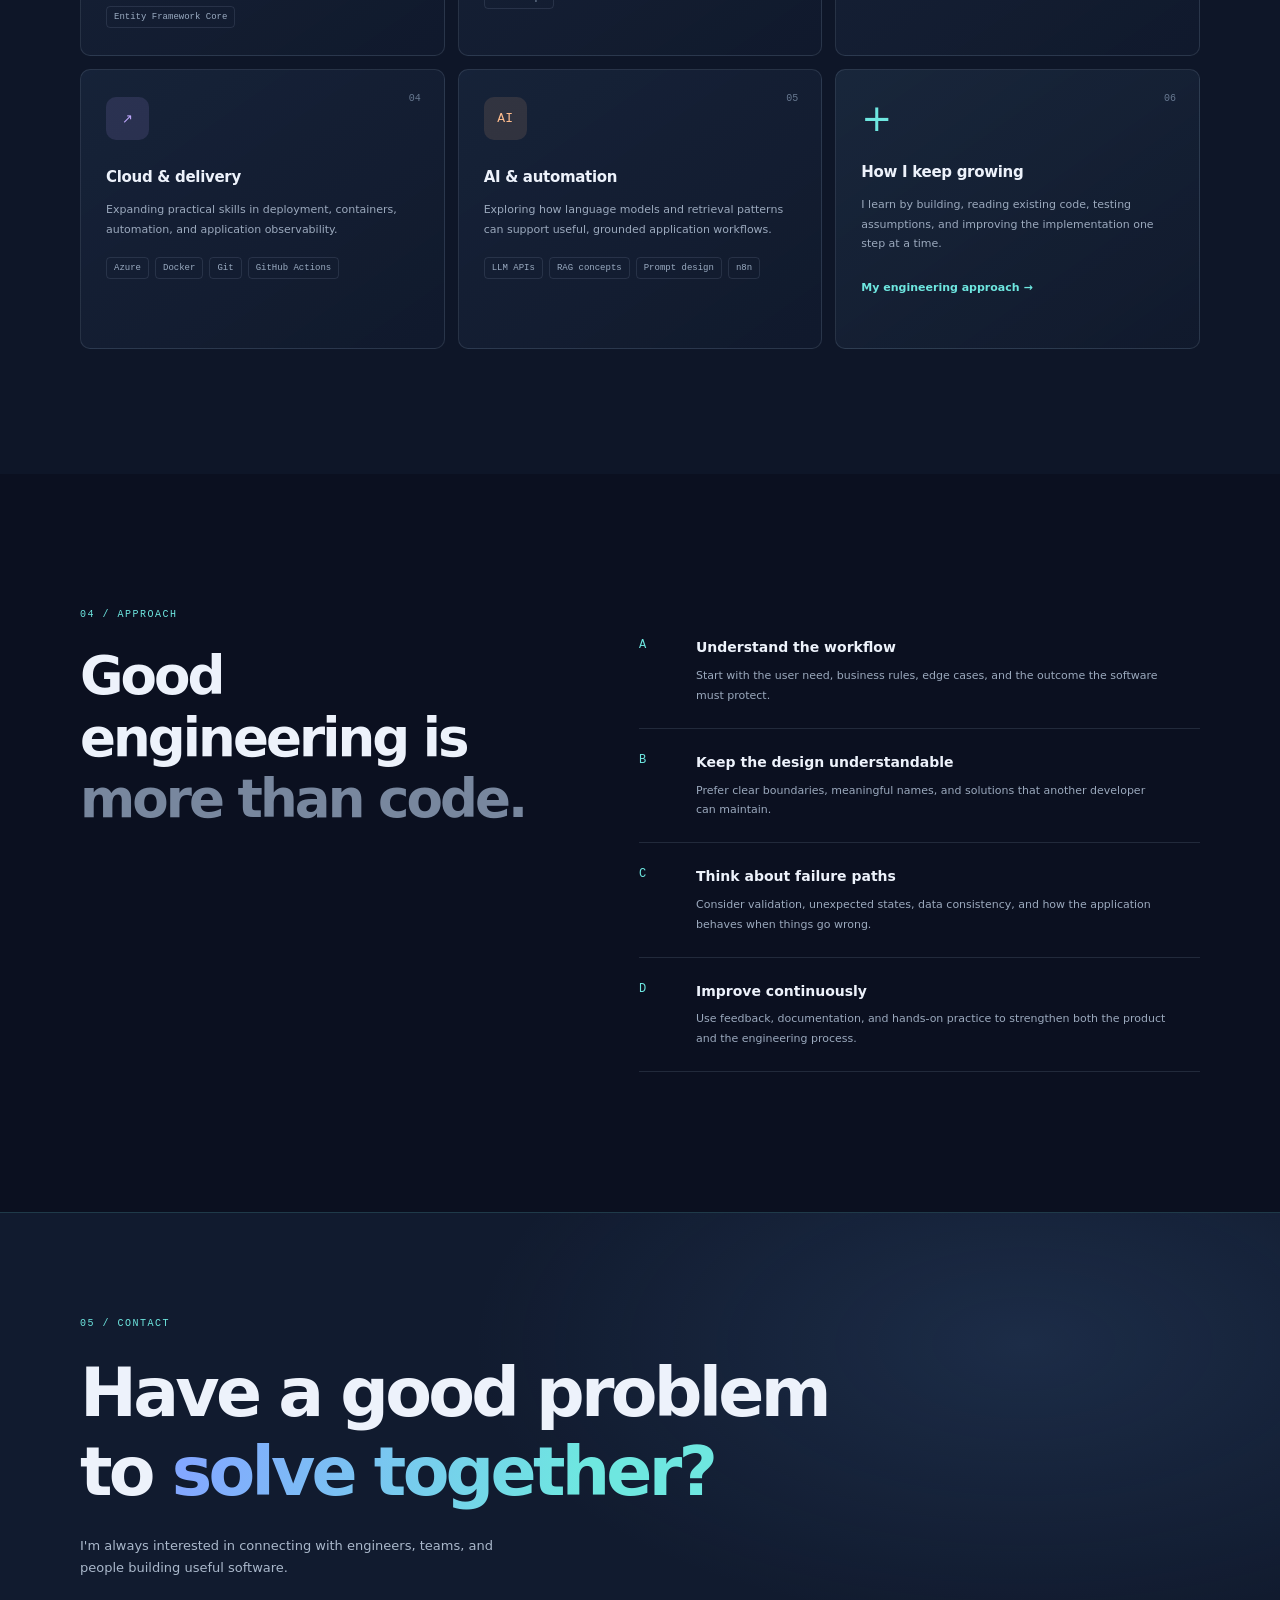
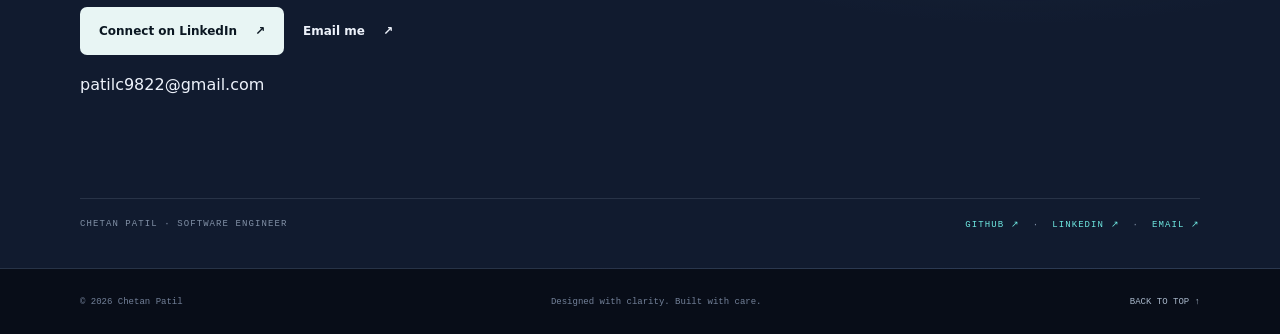
==== commit 69c76de2: "Add compliance-friendly professional experience section" ====
--- a/index.html
+++ b/index.html
@@ -22,7 +22,7 @@
       <a class="brand" href="#top" aria-label="Chetan Patil home"><span class="brand-mark">CP</span><span>chetan patil<span class="brand-period">.</span></span></a>
       <button class="menu-toggle" type="button" aria-expanded="false" aria-controls="primary-nav" aria-label="Open navigation"><span></span><span></span></button>
       <nav id="primary-nav" class="primary-nav" aria-label="Primary navigation">
-        <a href="#about">About</a><a href="#expertise">Expertise</a><a href="#approach">Approach</a><a href="#contact" class="nav-contact">Let's connect <span aria-hidden="true">↗</span></a>
+        <a href="#about">About</a><a href="#experience">Experience</a><a href="#expertise">Expertise</a><a href="#approach">Approach</a><a href="#contact" class="nav-contact">Let's connect <span aria-hidden="true">↗</span></a>
       </nav>
     </div>
   </header>
@@ -60,9 +60,34 @@
       </div>
     </section>
 
+
+    <section class="experience-section" id="experience">
+      <div class="section-shell">
+        <div class="section-heading heading-row">
+          <div><p class="eyebrow">02 / PROFESSIONAL EXPERIENCE</p><h2>Experience built<br><span class="muted-heading">through real work.</span></h2></div>
+          <p class="heading-note">Professional software development experience across backend, frontend, databases, and application delivery.</p>
+        </div>
+        <div class="experience-overview">
+          <div class="experience-years"><strong>3.6+</strong><span>Years of software development experience</span></div>
+          <div class="experience-summary">
+            <p>I have experience developing, maintaining, and enhancing business applications across backend, frontend, and database layers. My work involves translating functional requirements into maintainable software and contributing throughout the development lifecycle.</p>
+            <div class="tag-list"><span>C#</span><span>.NET</span><span>ASP.NET Core</span><span>Web API</span><span>Angular</span><span>TypeScript</span><span>Entity Framework Core</span><span>SQL Server</span><span>Redis</span><span>Azure</span><span>Docker</span><span>Git</span></div>
+          </div>
+        </div>
+        <div class="responsibility-grid">
+          <article><span class="responsibility-index">01</span><h3>Application development</h3><p>Developing application features and backend functionality using C#, .NET, and ASP.NET Core.</p></article>
+          <article><span class="responsibility-index">02</span><h3>API development</h3><p>Designing, developing, and maintaining REST APIs and integrating application components.</p></article>
+          <article><span class="responsibility-index">03</span><h3>Database development</h3><p>Working with SQL Server, Entity Framework Core, LINQ, stored procedures, and query optimization.</p></article>
+          <article><span class="responsibility-index">04</span><h3>Frontend development</h3><p>Building and maintaining frontend functionality using Angular and TypeScript.</p></article>
+          <article><span class="responsibility-index">05</span><h3>Reliability & troubleshooting</h3><p>Investigating issues, handling application edge cases, and contributing to reliable and consistent behavior.</p></article>
+          <article><span class="responsibility-index">06</span><h3>Team collaboration</h3><p>Working with team members on implementation, testing, code reviews, and technical documentation.</p></article>
+        </div>
+      </div>
+    </section>
+
     <section class="expertise-section" id="expertise">
       <div class="section-shell">
-        <div class="section-heading heading-row"><div><p class="eyebrow">02 / EXPERTISE</p><h2>Tools I use to<br><span class="muted-heading">solve problems.</span></h2></div><p class="heading-note">A practical toolkit built around application development, data, and continuous improvement.</p></div>
+        <div class="section-heading heading-row"><div><p class="eyebrow">03 / EXPERTISE</p><h2>Tools I use to<br><span class="muted-heading">solve problems.</span></h2></div><p class="heading-note">A practical toolkit built around application development, data, and continuous improvement.</p></div>
         <div class="skill-grid">
           <article class="skill-card"><span class="skill-number">01</span><div class="skill-symbol">C#</div><h3>Backend development</h3><p>Building application logic and services with a focus on readable code, clear responsibilities, and reliable behavior.</p><div class="tag-list"><span>C#</span><span>.NET</span><span>ASP.NET Core</span><span>Web API</span><span>Entity Framework Core</span></div></article>
           <article class="skill-card"><span class="skill-number">02</span><div class="skill-symbol symbol-blue">UI</div><h3>Application interfaces</h3><p>Creating desktop and web interfaces that make workflows easier to understand and use.</p><div class="tag-list"><span>WPF</span><span>Windows Forms</span><span>Angular</span><span>TypeScript</span><span>JavaScript</span></div></article>
@@ -75,7 +100,7 @@
     </section>
 
     <section class="section-shell approach-section" id="approach">
-      <div class="section-heading"><p class="eyebrow">03 / APPROACH</p><h2>Good engineering is<br><span class="muted-heading">more than code.</span></h2></div>
+      <div class="section-heading"><p class="eyebrow">04 / APPROACH</p><h2>Good engineering is<br><span class="muted-heading">more than code.</span></h2></div>
       <div class="approach-list">
         <article><span class="approach-index">A</span><div><h3>Understand the workflow</h3><p>Start with the user need, business rules, edge cases, and the outcome the software must protect.</p></div></article>
         <article><span class="approach-index">B</span><div><h3>Keep the design understandable</h3><p>Prefer clear boundaries, meaningful names, and solutions that another developer can maintain.</p></div></article>
@@ -86,7 +111,7 @@
 
     <section class="contact-section" id="contact">
       <div class="section-shell contact-inner">
-        <p class="eyebrow">04 / CONTACT</p><h2>Have a good problem<br>to <span class="gradient-text">solve together?</span></h2>
+        <p class="eyebrow">05 / CONTACT</p><h2>Have a good problem<br>to <span class="gradient-text">solve together?</span></h2>
         <p class="contact-copy">I'm always interested in connecting with engineers, teams, and people building useful software.</p>
         <div class="contact-actions"><a class="button button-light" href="https://www.linkedin.com/in/chetan-patil-bb839a1b1/" target="_blank" rel="noopener noreferrer">Connect on LinkedIn <span aria-hidden="true">↗</span></a><a class="button button-outline-light" href="mailto:patilc9822@gmail.com">Email me <span aria-hidden="true">↗</span></a></div>
         <p class="contact-email"><a href="mailto:patilc9822@gmail.com">patilc9822@gmail.com</a></p>
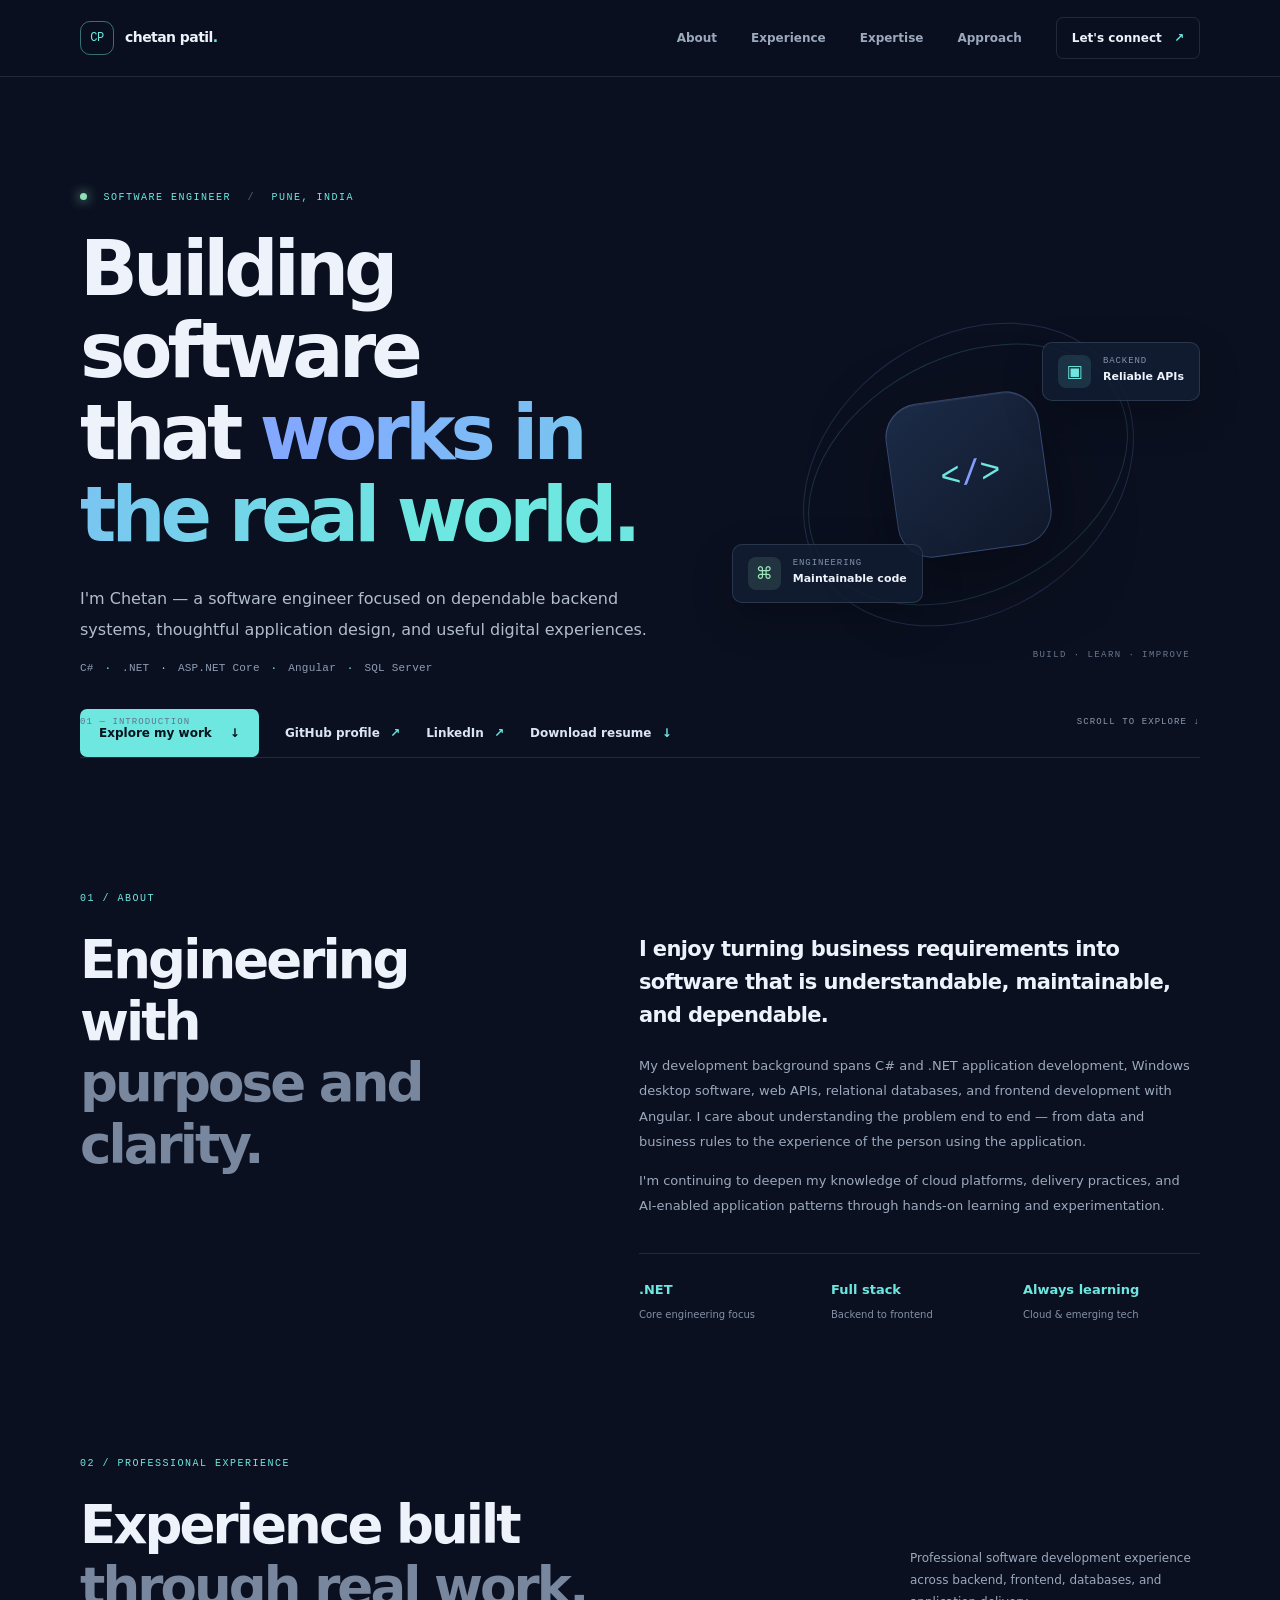
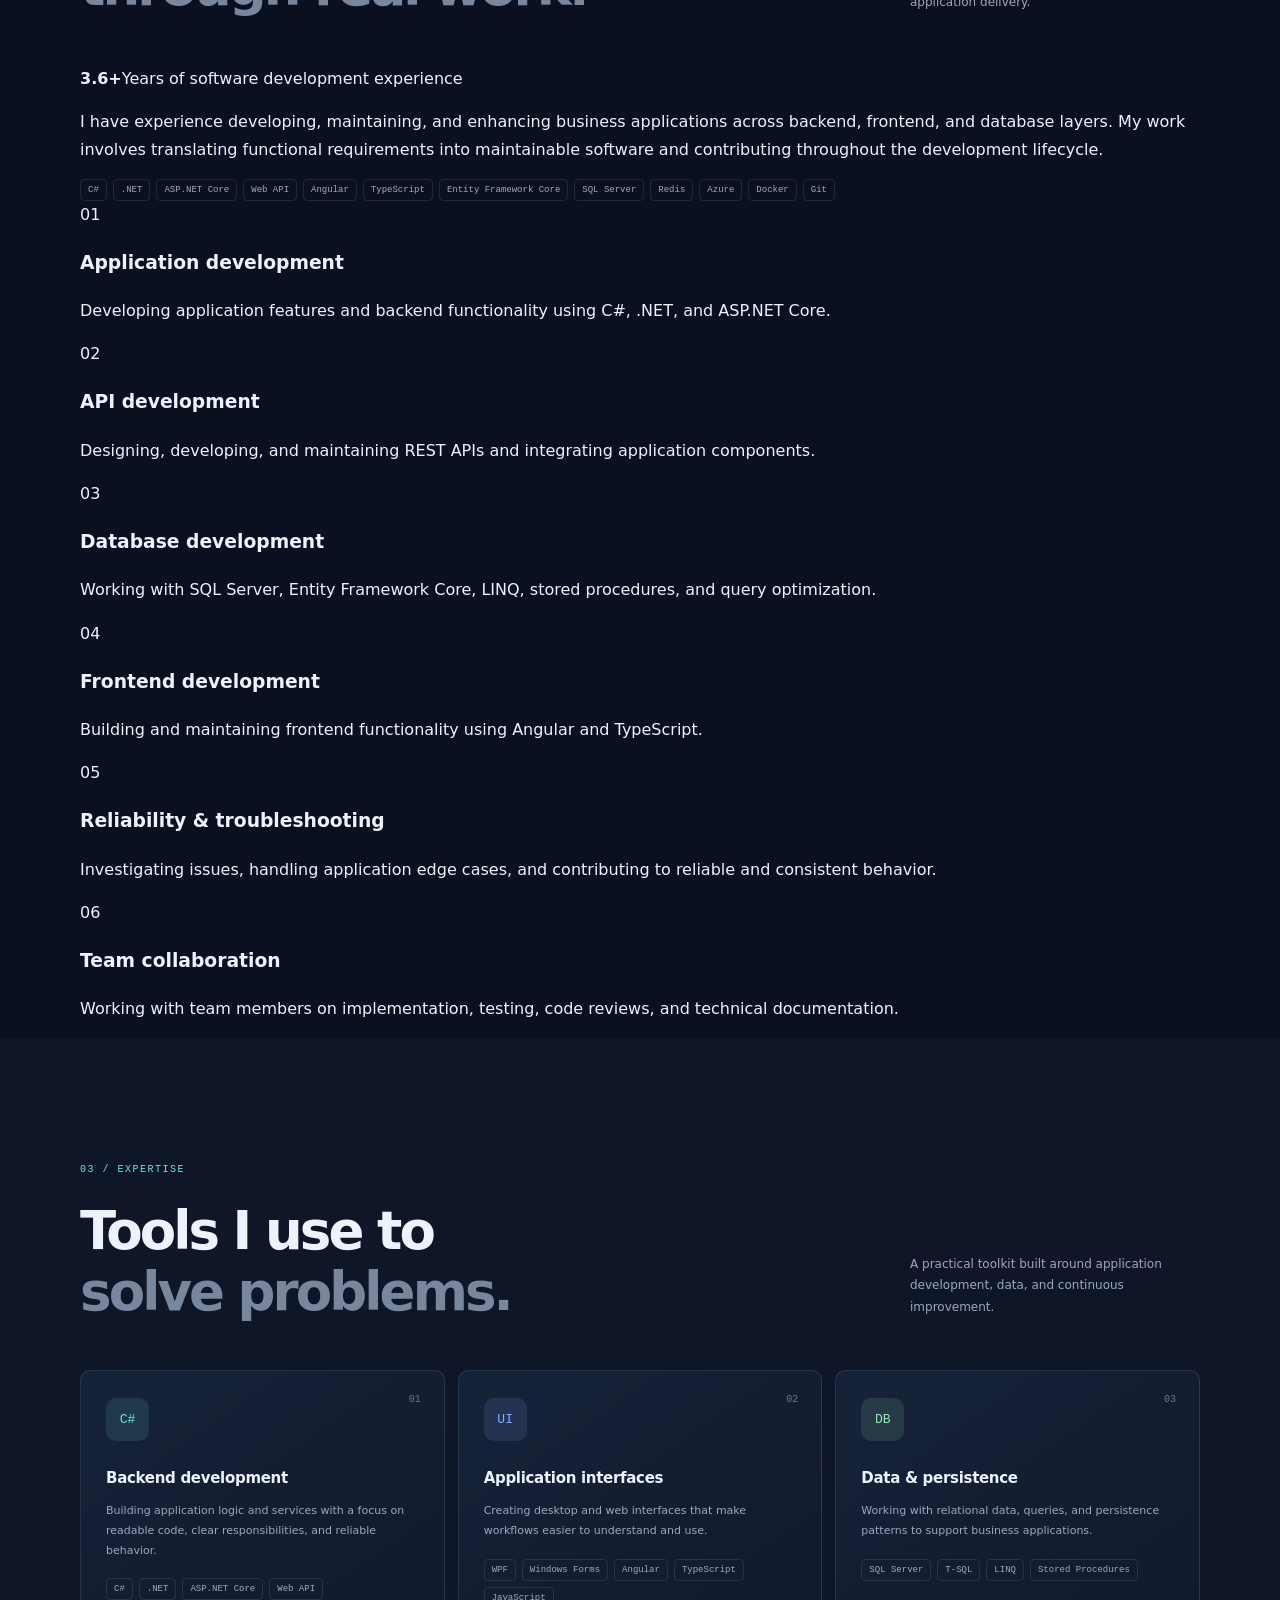
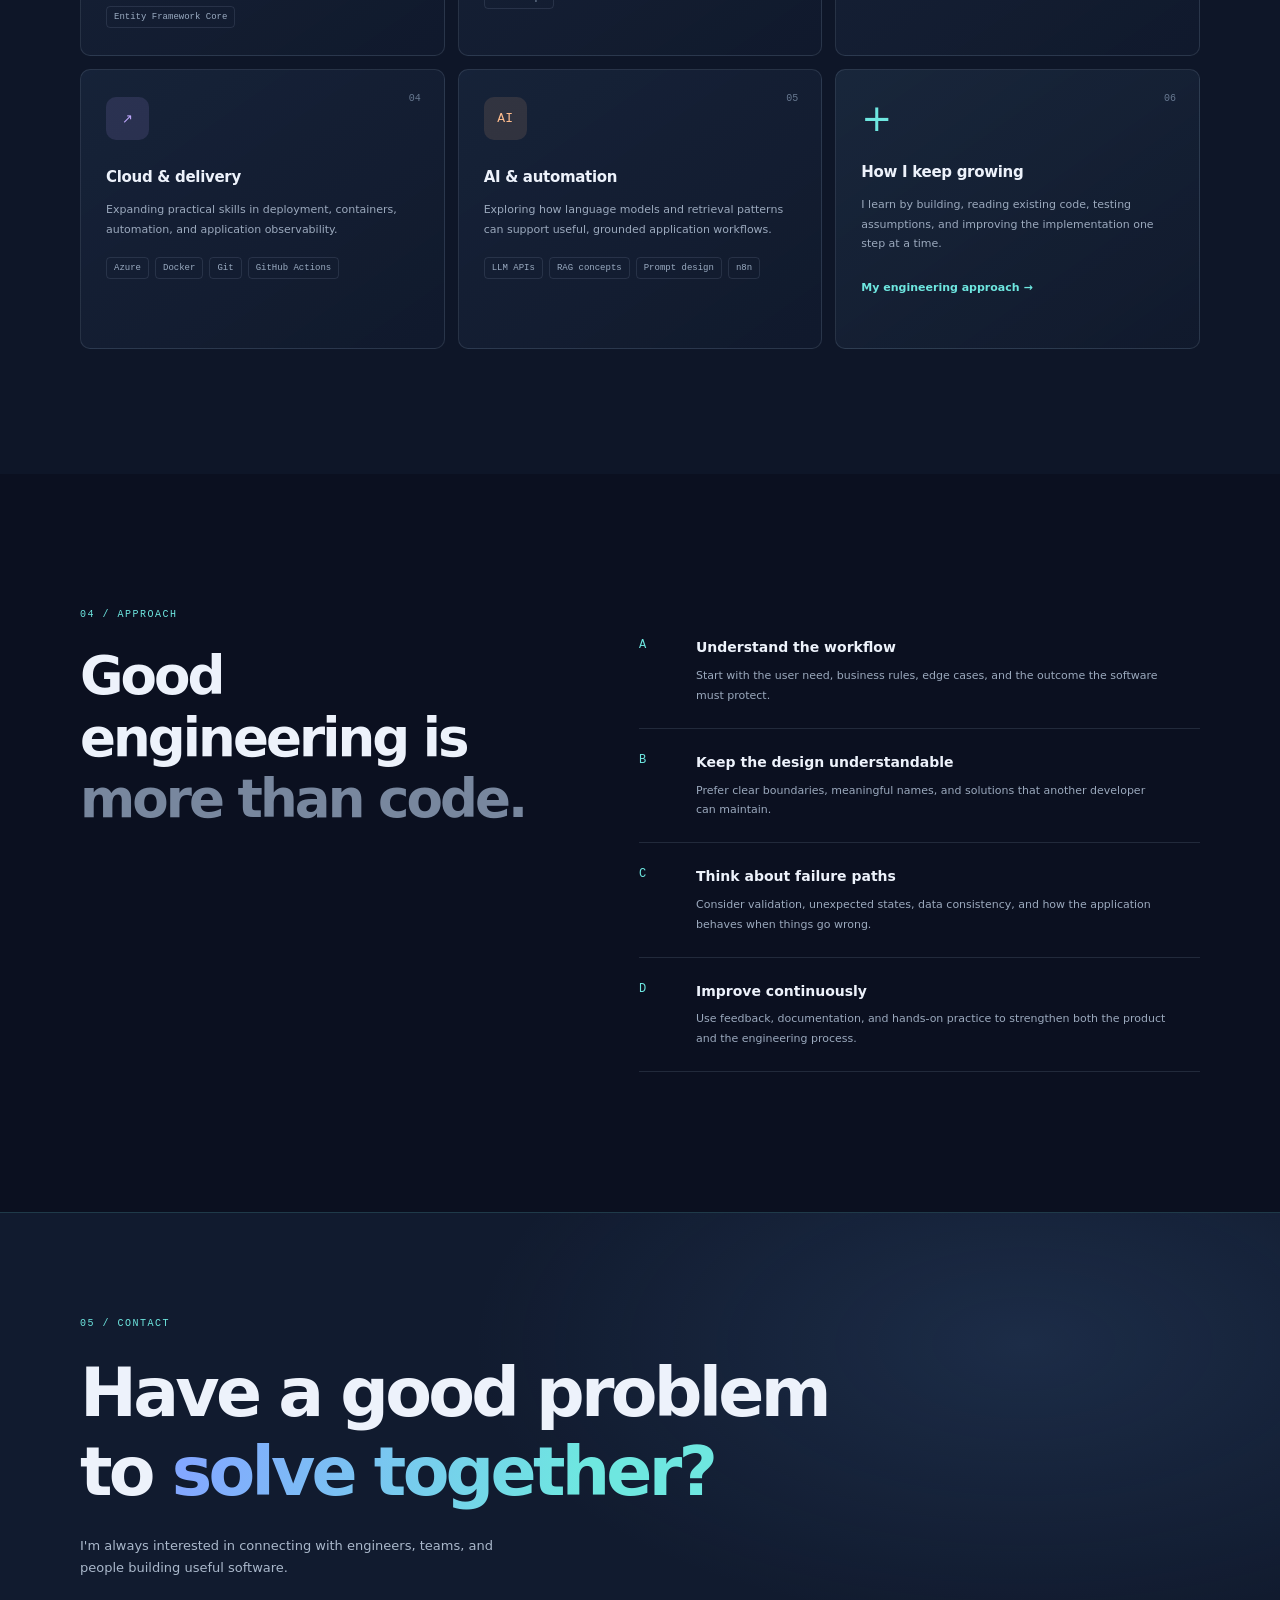
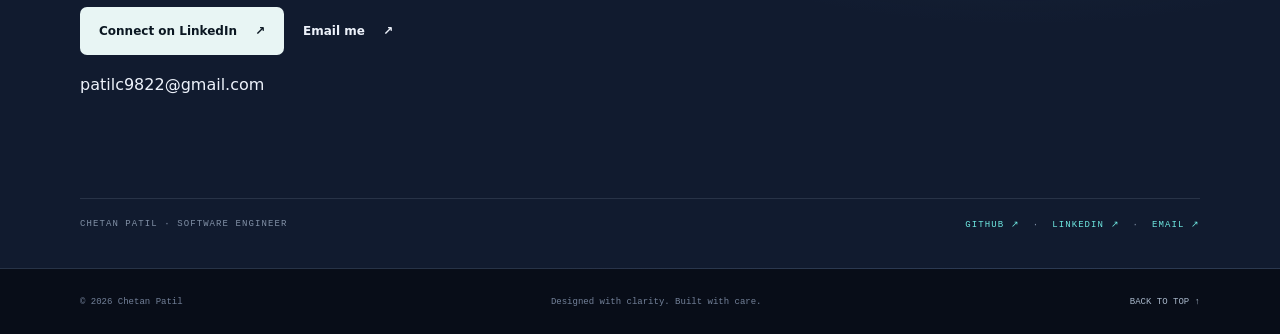
==== commit 6b504cd5: "Add downloadable resume link to portfolio" ====
--- a/index.html
+++ b/index.html
@@ -38,6 +38,7 @@
           <a class="button button-primary" href="#expertise">Explore my work <span aria-hidden="true">↓</span></a>
           <a class="text-link" href="https://github.com/chetan1237" target="_blank" rel="noreferrer">GitHub profile <span aria-hidden="true">↗</span></a>
           <a class="text-link" href="https://www.linkedin.com/in/chetan-patil-bb839a1b1/" target="_blank" rel="noopener noreferrer">LinkedIn <span aria-hidden="true">↗</span></a>
+          <a class="text-link" href="ChetanPResume.pdf" download>Download resume <span aria-hidden="true">↓</span></a>
         </div>
       </div>
       <div class="hero-visual" aria-label="Software engineering illustration">
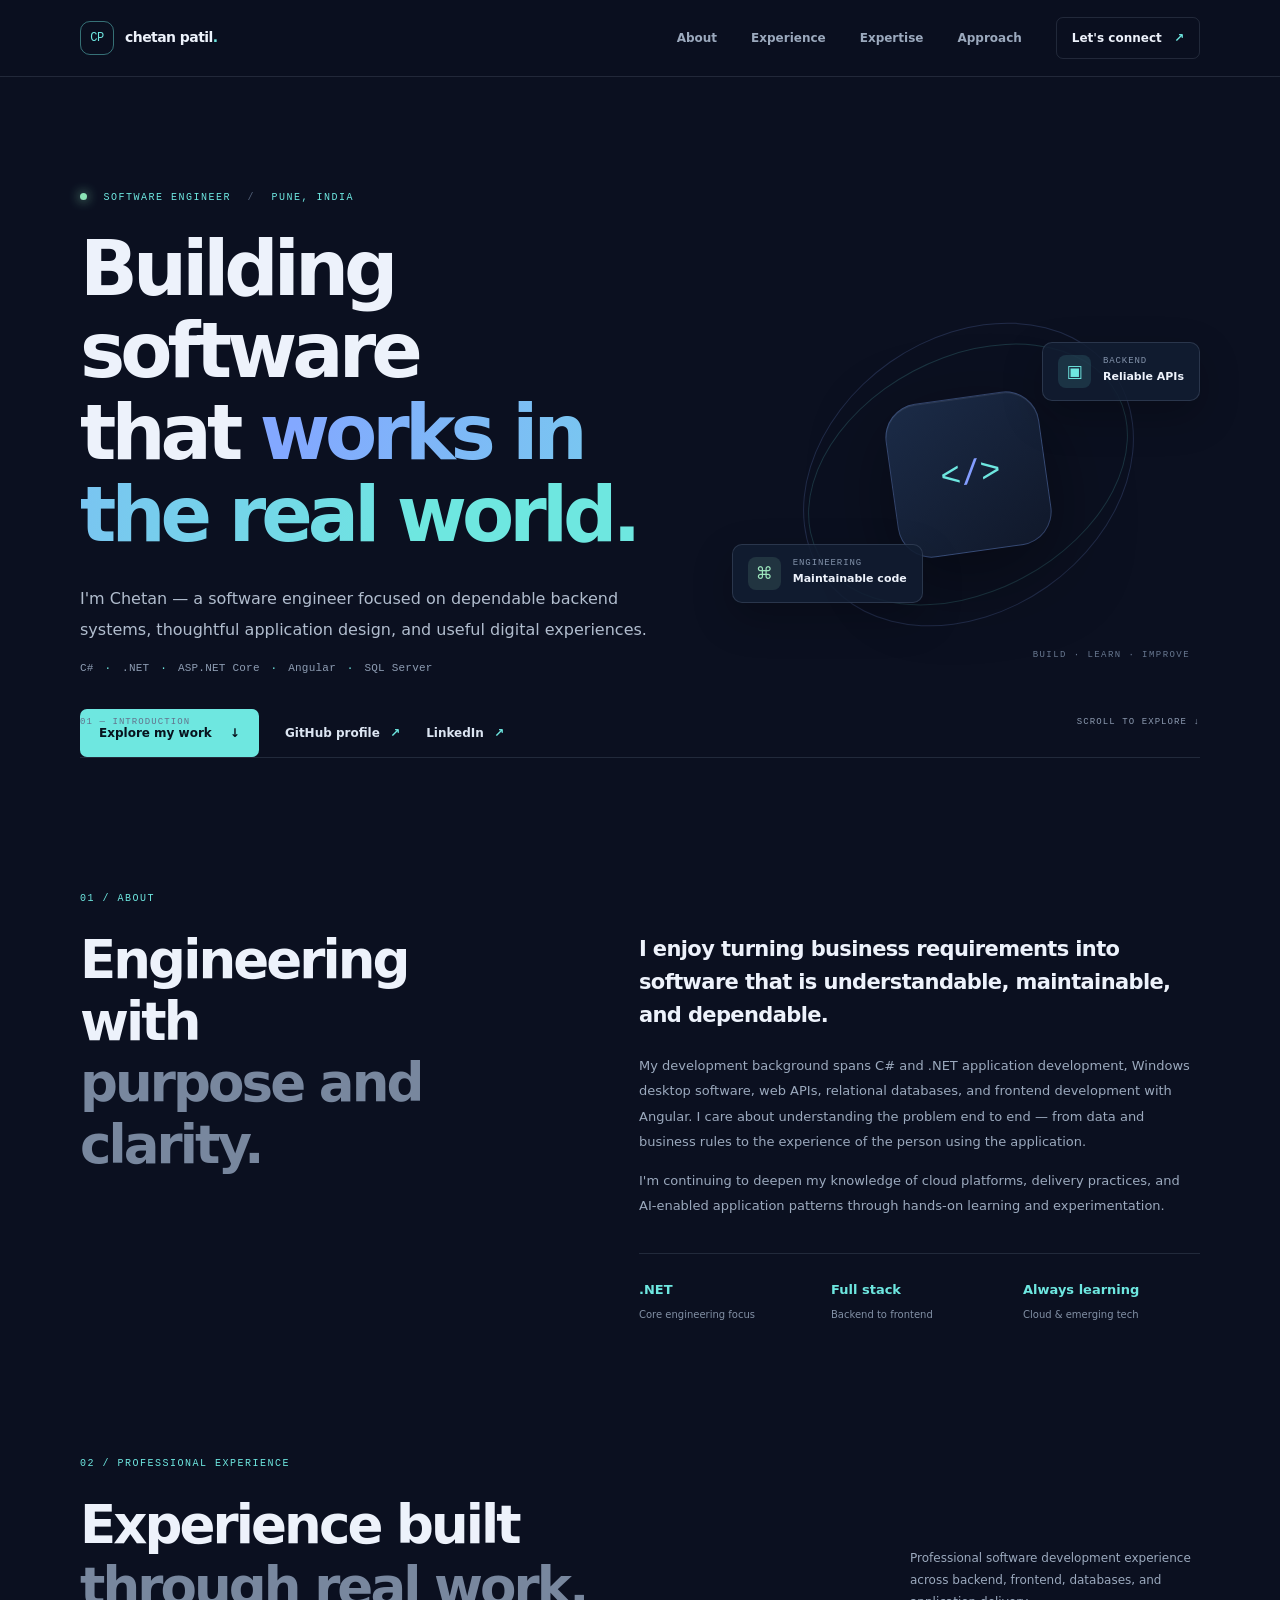
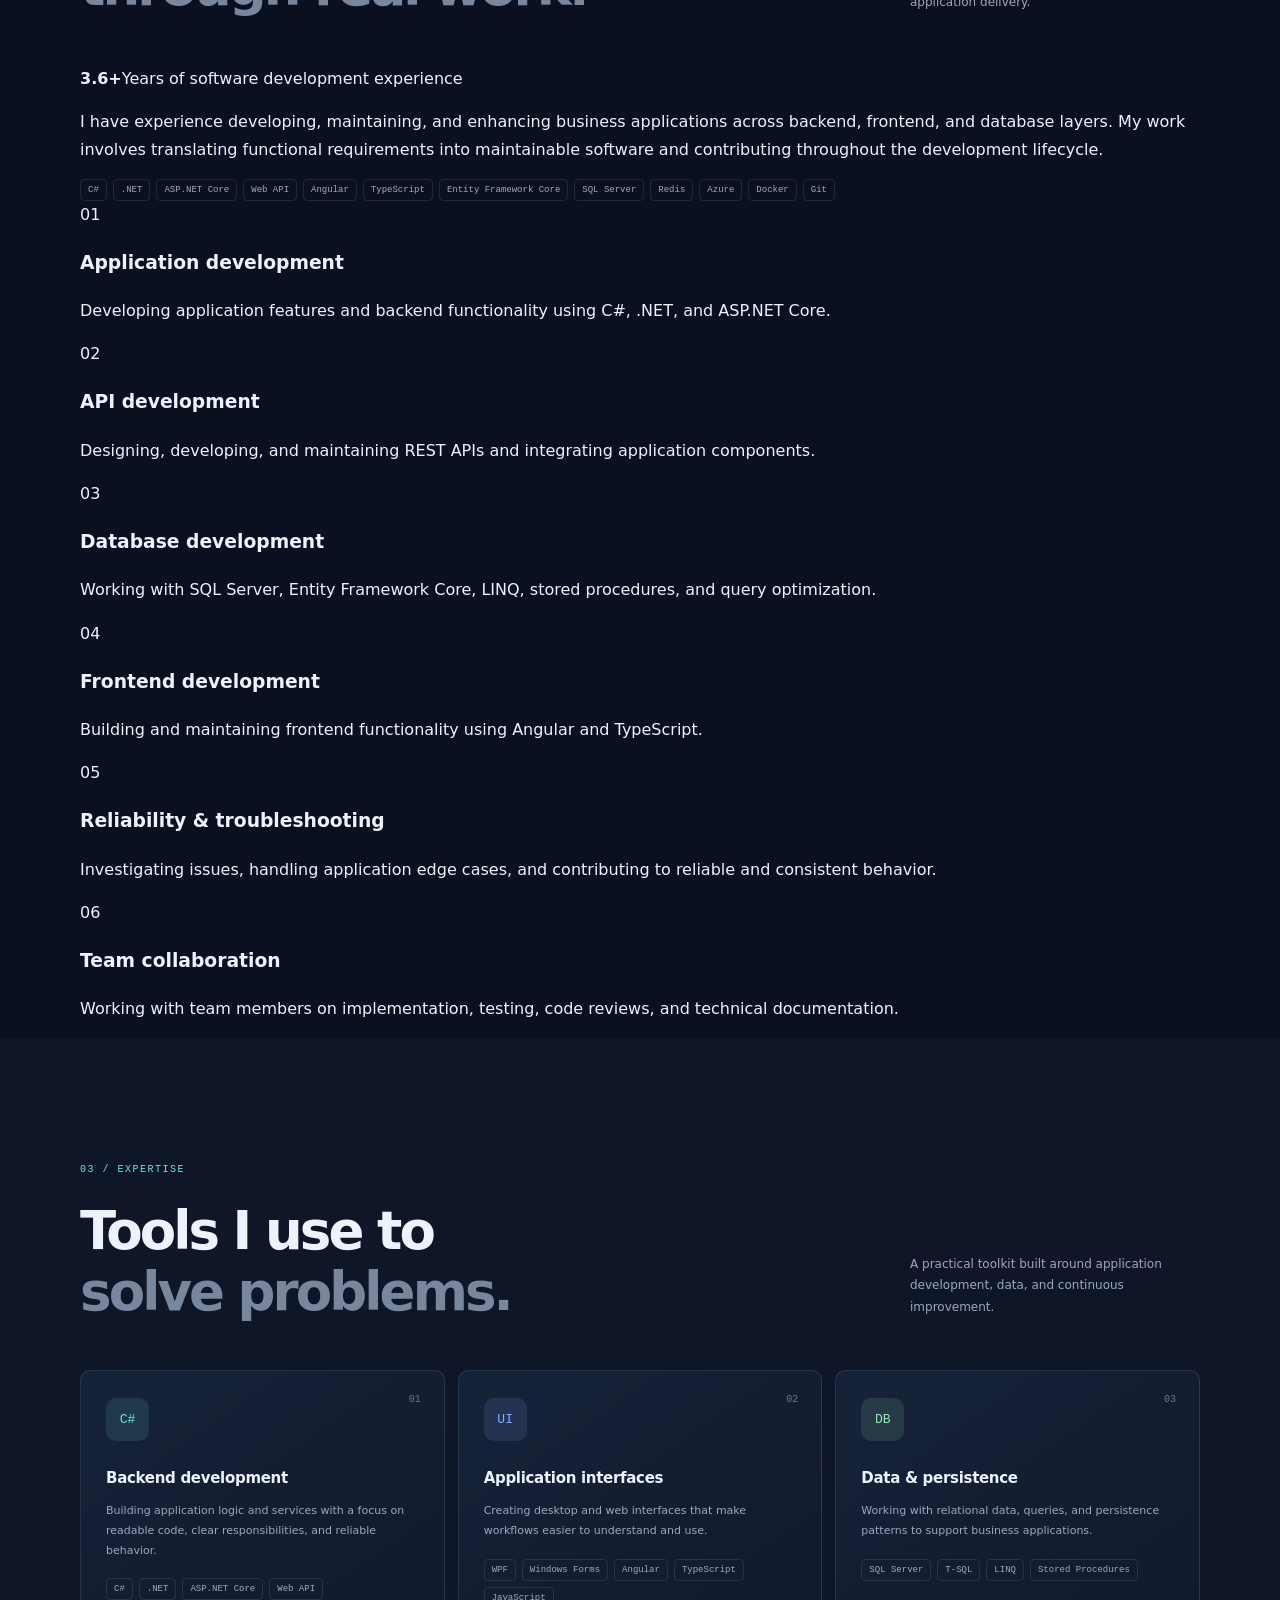
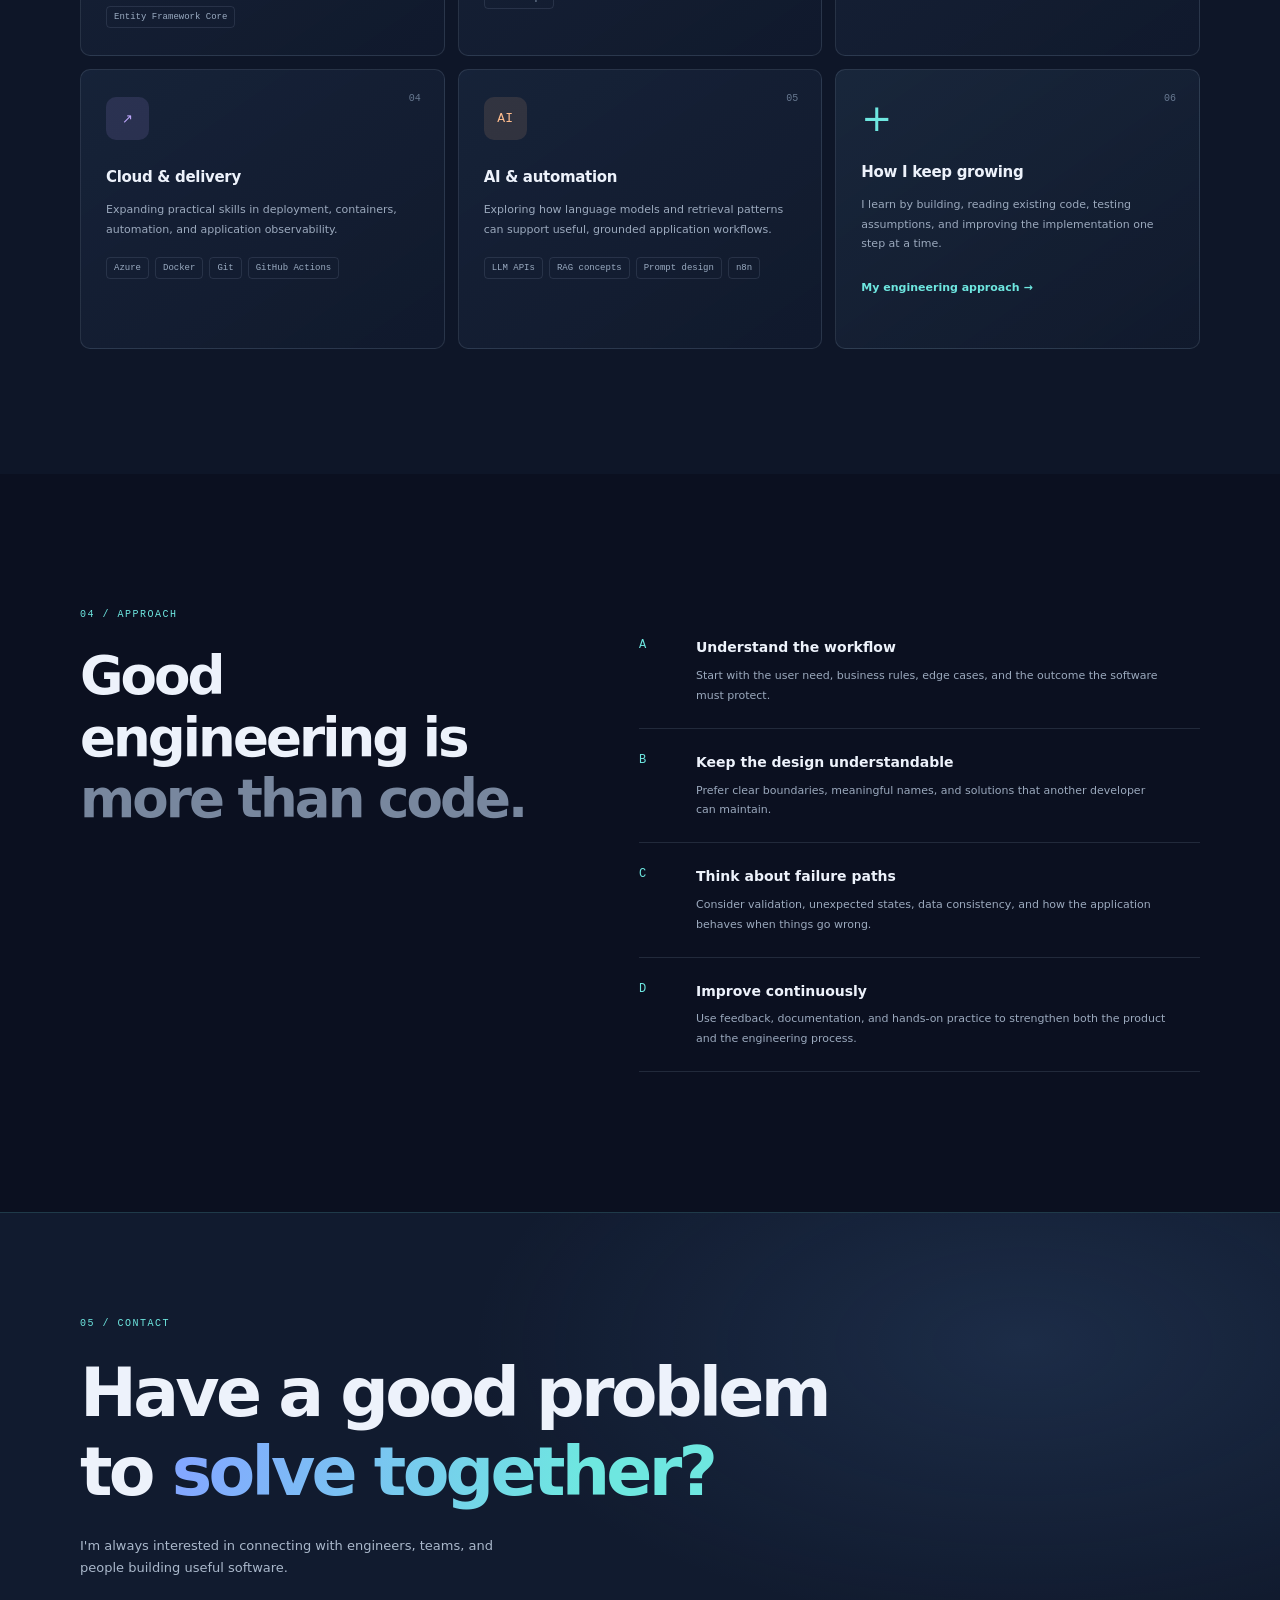
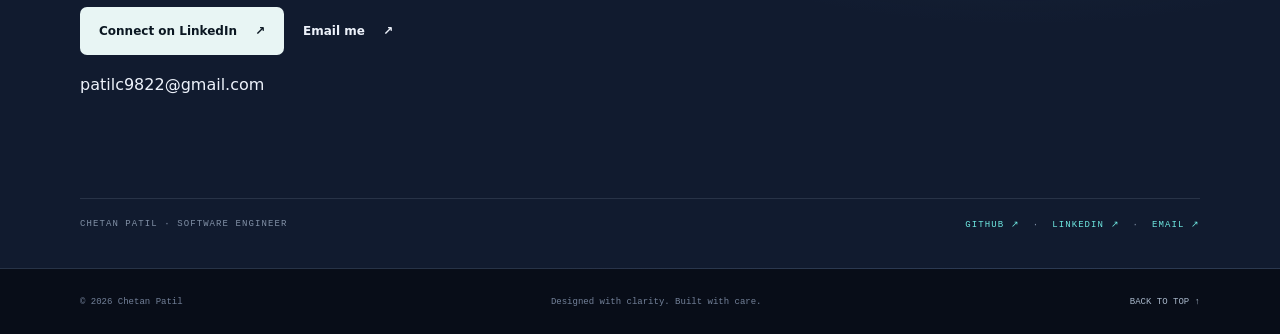
==== commit 4d3f19bf: "Temporarily remove public resume download link" ====
--- a/index.html
+++ b/index.html
@@ -38,7 +38,7 @@
           <a class="button button-primary" href="#expertise">Explore my work <span aria-hidden="true">↓</span></a>
           <a class="text-link" href="https://github.com/chetan1237" target="_blank" rel="noreferrer">GitHub profile <span aria-hidden="true">↗</span></a>
           <a class="text-link" href="https://www.linkedin.com/in/chetan-patil-bb839a1b1/" target="_blank" rel="noopener noreferrer">LinkedIn <span aria-hidden="true">↗</span></a>
-          <a class="text-link" href="ChetanPResume.pdf" download>Download resume <span aria-hidden="true">↓</span></a>
+          
         </div>
       </div>
       <div class="hero-visual" aria-label="Software engineering illustration">
--- a/assets/css/style.css
+++ b/assets/css/style.css
@@ -1 +1 @@
-:root{--bg:#0b1020;--panel:#111a2d;--panel-2:#151f34;--text:#edf2fb;--muted:#9ba9bd;--line:rgba(174,194,220,.14);--cyan:#6ee7e0;--blue:#83a8ff;--green:#9ce6bd;--max:1120px}*{box-sizing:border-box}html{scroll-behavior:smooth;scroll-padding-top:90px}body{margin:0;background:var(--bg);color:var(--text);font-family:Manrope,system-ui,sans-serif;line-height:1.7;-webkit-font-smoothing:antialiased}a{color:inherit;text-decoration:none}.section-shell,.nav-shell{width:min(var(--max),calc(100% - 48px));margin-inline:auto}.skip-link{position:absolute;left:-999px;top:8px;background:#fff;color:#111;padding:10px 14px;z-index:100}.skip-link:focus{left:12px}.site-header{position:sticky;top:0;z-index:50;background:rgba(11,16,32,.86);backdrop-filter:blur(16px);border-bottom:1px solid var(--line)}.nav-shell{height:76px;display:flex;align-items:center;justify-content:space-between}.brand{display:flex;align-items:center;gap:11px;font-size:14px;font-weight:800;letter-spacing:-.04em}.brand-mark{display:grid;place-items:center;width:34px;height:34px;border:1px solid rgba(110,231,224,.45);border-radius:10px;color:var(--cyan);font:500 12px "DM Mono",monospace}.brand-period{color:var(--cyan)}.primary-nav{display:flex;align-items:center;gap:34px;color:var(--muted);font-size:12px;font-weight:700}.primary-nav a:hover,.text-link:hover{color:var(--cyan)}.nav-contact{color:var(--text);border:1px solid var(--line);padding:10px 15px;border-radius:7px}.nav-contact span{color:var(--cyan);margin-left:8px}.menu-toggle{display:none;background:none;border:0}.hero{min-height:650px;padding-top:115px;position:relative;display:grid;grid-template-columns:1.15fr .85fr;align-items:center;gap:30px}.eyebrow{font:500 10px "DM Mono",monospace;letter-spacing:.15em;color:var(--cyan);margin:0 0 25px}.status-dot{display:inline-block;width:7px;height:7px;border-radius:50%;background:#8be3b5;box-shadow:0 0 12px #8be3b5;margin-right:9px}.eyebrow-divider{color:#536179;margin:0 9px}.hero h1{font-size:clamp(44px,6vw,76px);line-height:1.08;letter-spacing:-.065em;margin:0;max-width:730px}.gradient-text{background:linear-gradient(105deg,#83a8ff 5%,#6ee7e0 75%);-webkit-background-clip:text;background-clip:text;color:transparent}.hero-lede{max-width:570px;color:#b1bdce;font-size:16px;line-height:1.9;margin:28px 0 17px}.hero-stack{font:11px "DM Mono",monospace;color:#8e9db3;letter-spacing:.02em}.hero-stack span{color:var(--cyan);padding:0 4px}.hero-actions{display:flex;align-items:center;gap:26px;margin-top:35px}.button{display:inline-flex;align-items:center;gap:18px;padding:14px 19px;border-radius:7px;font-size:12px;font-weight:800;transition:transform .2s,background .2s}.button:hover{transform:translateY(-2px)}.button-primary{background:var(--cyan);color:#07121d}.button-primary:hover{background:#a3f4ee}.text-link{font-size:12px;font-weight:800;color:#dce5f2}.text-link span{color:var(--cyan);margin-left:6px}.hero-visual{height:390px;position:relative;display:grid;place-items:center}.visual-orbit{position:absolute;border:1px solid rgba(110,231,224,.17);border-radius:50%;transform:rotate(-28deg)}.orbit-one{width:340px;height:235px}.orbit-two{width:275px;height:355px;transform:rotate(55deg);border-color:rgba(131,168,255,.18)}.visual-core{width:155px;height:155px;border-radius:34px;background:linear-gradient(145deg,#1b2b47,#10182a);border:1px solid rgba(133,170,255,.28);box-shadow:0 25px 80px rgba(0,0,0,.38),inset 0 1px rgba(255,255,255,.08);display:flex;align-items:center;justify-content:center;font:500 34px "DM Mono",monospace;letter-spacing:-.13em;transform:rotate(-8deg)}.core-bracket{color:var(--cyan)}.core-slash{color:#839dff;padding:0 4px}.float-card{position:absolute;display:flex;align-items:center;gap:12px;padding:12px 15px;border:1px solid rgba(175,197,227,.16);background:rgba(18,29,49,.88);box-shadow:0 15px 40px rgba(0,0,0,.24);border-radius:10px}.card-top{top:62px;right:0}.card-bottom{bottom:67px;left:-5px}.card-icon{display:grid;place-items:center;width:33px;height:33px;border-radius:8px;background:rgba(110,231,224,.12);color:var(--cyan);font-size:17px}.card-icon-green{color:var(--green);background:rgba(156,230,189,.12)}.float-card small,.float-card strong{display:block}.float-card small{font:9px "DM Mono",monospace;color:#8292aa;letter-spacing:.1em}.float-card strong{font-size:11px;margin-top:2px}.visual-caption{position:absolute;bottom:10px;right:10px;font:9px "DM Mono",monospace;color:#687890;letter-spacing:.16em}.hero-foot{position:absolute;bottom:30px;left:0;right:0;display:flex;justify-content:space-between;color:#63738c;font:9px "DM Mono",monospace;letter-spacing:.12em}.hero-foot span:last-child{color:#8c9ab0}.about-section{padding-top:135px;padding-bottom:135px;display:grid;grid-template-columns:.9fr 1.1fr;gap:100px;border-top:1px solid var(--line)}.section-heading h2,.contact-inner h2{font-size:clamp(34px,4.5vw,53px);line-height:1.16;letter-spacing:-.055em;margin:0}.muted-heading{color:#78879e}.about-content{padding-top:40px}.about-lede{font-size:21px;font-weight:700;line-height:1.55;letter-spacing:-.03em;margin:0 0 22px}.about-content>p:not(.about-lede){font-size:13px;color:var(--muted);line-height:1.95}.about-facts{display:grid;grid-template-columns:repeat(3,1fr);gap:15px;margin-top:35px;padding-top:25px;border-top:1px solid var(--line)}.about-facts strong,.about-facts span{display:block}.about-facts strong{font-size:13px;color:var(--cyan)}.about-facts span{font-size:10px;color:#8290a5;margin-top:5px}.expertise-section{background:#0e1628;padding:125px 0}.heading-row{display:flex;align-items:end;justify-content:space-between;margin-bottom:48px}.heading-note{max-width:290px;color:var(--muted);font-size:12px;line-height:1.8;margin:0 0 4px}.skill-grid{display:grid;grid-template-columns:repeat(3,1fr);gap:13px}.skill-card{min-height:280px;padding:27px 25px;background:linear-gradient(145deg,rgba(25,38,61,.8),rgba(17,26,45,.88));border:1px solid var(--line);border-radius:10px;position:relative;transition:transform .2s,border-color .2s}.skill-card:hover{transform:translateY(-4px);border-color:rgba(110,231,224,.35)}.skill-number{position:absolute;right:23px;top:23px;color:#687991;font:10px "DM Mono",monospace}.skill-symbol{width:43px;height:43px;display:grid;place-items:center;border-radius:10px;background:rgba(110,231,224,.12);color:var(--cyan);font:500 13px "DM Mono",monospace;margin-bottom:25px}.symbol-blue{background:rgba(131,168,255,.13);color:var(--blue)}.symbol-green{background:rgba(156,230,189,.12);color:var(--green)}.symbol-purple{background:rgba(185,158,255,.13);color:#c1a9ff}.symbol-orange{background:rgba(255,183,132,.12);color:#ffbd8e}.skill-card h3{font-size:15px;letter-spacing:-.02em;margin:0 0 9px}.skill-card p{font-size:11px;line-height:1.8;color:var(--muted);margin:0 0 18px}.tag-list{display:flex;flex-wrap:wrap;gap:6px}.tag-list span{font:9px "DM Mono",monospace;color:#9aabc1;border:1px solid rgba(174,194,220,.13);border-radius:4px;padding:5px 7px}.skill-note{background:linear-gradient(145deg,rgba(31,48,70,.65),rgba(17,26,45,.9))}.note-mark{font-size:37px;line-height:1;color:var(--cyan);margin:3px 0 23px}.inline-link{font-size:11px;font-weight:800;color:var(--cyan)}.approach-section{padding-top:135px;padding-bottom:140px;display:grid;grid-template-columns:.9fr 1.1fr;gap:100px}.approach-list{padding-top:5px}.approach-list article{display:grid;grid-template-columns:42px 1fr;gap:15px;padding:22px 0;border-bottom:1px solid var(--line)}.approach-index{font:12px "DM Mono",monospace;color:var(--cyan);padding-top:2px}.approach-list h3{font-size:14px;margin:0 0 6px}.approach-list p{font-size:11px;color:var(--muted);line-height:1.8;margin:0;max-width:470px}.contact-section{background:radial-gradient(ellipse at 80% 20%,rgba(71,112,167,.2),transparent 38%),#111b2f;border-top:1px solid rgba(110,231,224,.15);border-bottom:1px solid var(--line)}.contact-inner{padding-top:105px;padding-bottom:38px}.contact-inner h2{font-size:clamp(42px,6vw,68px)}.contact-copy{max-width:440px;color:#aab8cb;font-size:13px;margin:23px 0 28px}.button-light{background:#e8f5f4;color:#0b1722}.button-light:hover{background:#fff}.contact-bottom{display:flex;justify-content:space-between;margin-top:100px;padding-top:20px;border-top:1px solid var(--line);font:9px "DM Mono",monospace;letter-spacing:.12em;color:#8190a6}.contact-bottom a{color:var(--cyan)}.site-footer{background:#080d18}.footer-inner{min-height:65px;display:flex;align-items:center;justify-content:space-between;color:#738199;font:9px "DM Mono",monospace}.footer-inner a{color:#a8b7ca}.footer-inner a:hover{color:var(--cyan)}@media(max-width:800px){.hero{grid-template-columns:1fr;padding-top:90px;min-height:auto;padding-bottom:100px}.hero-visual{height:330px;max-width:500px;width:100%;margin:5px auto 0}.hero-foot{bottom:25px}.about-section,.approach-section{grid-template-columns:1fr;gap:35px;padding-top:95px;padding-bottom:95px}.about-content{padding-top:0}.about-facts{max-width:600px}.skill-grid{grid-template-columns:repeat(2,1fr)}.expertise-section{padding:95px 0}.heading-row{align-items:start;gap:25px;flex-direction:column}.heading-note{max-width:480px}.approach-list{padding-top:0}}@media(max-width:560px){.section-shell,.nav-shell{width:min(100% - 36px,var(--max))}.nav-shell{height:68px}.menu-toggle{display:flex;flex-direction:column;gap:5px;padding:10px;cursor:pointer}.menu-toggle span{width:20px;height:2px;background:#dbe7f5;display:block}.primary-nav{display:none;position:absolute;top:68px;left:0;right:0;padding:18px 24px 23px;background:#0d1526;border-bottom:1px solid var(--line);flex-direction:column;align-items:stretch;gap:0}.primary-nav.is-open{display:flex}.primary-nav a{padding:13px 0}.primary-nav .nav-contact{padding:12px 14px;margin-top:7px;text-align:center}.hero{padding-top:75px;gap:8px}.hero h1{font-size:clamp(42px,12vw,59px)}.hero-lede{font-size:14px}.hero-stack{font-size:9px;line-height:2}.hero-actions{gap:18px;flex-wrap:wrap}.button{padding:13px 15px}.hero-visual{height:290px;transform:scale(.88);transform-origin:center}.orbit-one{width:290px}.orbit-two{height:300px}.card-top{right:-4px;top:40px}.card-bottom{left:-8px;bottom:45px}.hero-foot{font-size:8px}.about-section,.approach-section{padding-top:78px;padding-bottom:80px}.section-heading h2{font-size:39px}.about-lede{font-size:18px}.about-facts{grid-template-columns:1fr;gap:15px}.about-facts div{display:flex;align-items:center;gap:14px}.about-facts span{margin:0}.expertise-section{padding:78px 0}.skill-grid{grid-template-columns:1fr}.skill-card{min-height:245px}.heading-row{margin-bottom:30px}.approach-list article{grid-template-columns:28px 1fr}.contact-inner{padding-top:80px}.contact-inner h2{font-size:43px}.contact-bottom{margin-top:75px;gap:15px;font-size:8px}.footer-inner{padding-top:17px;padding-bottom:17px;gap:10px;flex-wrap:wrap}.footer-inner span:nth-child(2){order:3;width:100%}}@media(prefers-reduced-motion:reduce){html{scroll-behavior:auto}*,*::before,*::after{transition:none!important;animation:none!important}}+:root{--bg:#0b1020;--panel:#111a2d;--panel-2:#151f34;--text:#edf2fb;--muted:#9ba9bd;--line:rgba(174,194,220,.14);--cyan:#6ee7e0;--blue:#83a8ff;--green:#9ce6bd;--max:1120px}*{box-sizing:border-box}html{scroll-behavior:smooth;scroll-padding-top:90px}body{margin:0;background:var(--bg);color:var(--text);font-family:Manrope,system-ui,sans-serif;line-height:1.7;-webkit-font-smoothing:antialiased}a{color:inherit;text-decoration:none}a:focus-visible,button:focus-visible{outline:2px solid var(--cyan);outline-offset:4px;border-radius:4px}.section-shell,.nav-shell{width:min(var(--max),calc(100% - 48px));margin-inline:auto}.skip-link{position:absolute;left:-999px;top:8px;background:#fff;color:#111;padding:10px 14px;z-index:100}.skip-link:focus{left:12px}.site-header{position:sticky;top:0;z-index:50;background:rgba(11,16,32,.86);backdrop-filter:blur(16px);border-bottom:1px solid var(--line)}.nav-shell{height:76px;display:flex;align-items:center;justify-content:space-between}.brand{display:flex;align-items:center;gap:11px;font-size:14px;font-weight:800;letter-spacing:-.04em}.brand-mark{display:grid;place-items:center;width:34px;height:34px;border:1px solid rgba(110,231,224,.45);border-radius:10px;color:var(--cyan);font:500 12px "DM Mono",monospace}.brand-period{color:var(--cyan)}.primary-nav{display:flex;align-items:center;gap:34px;color:var(--muted);font-size:12px;font-weight:700}.primary-nav a:hover,.text-link:hover{color:var(--cyan)}.nav-contact{color:var(--text);border:1px solid var(--line);padding:10px 15px;border-radius:7px}.nav-contact span{color:var(--cyan);margin-left:8px}.menu-toggle{display:none;background:none;border:0}.hero{min-height:650px;padding-top:115px;position:relative;display:grid;grid-template-columns:1.15fr .85fr;align-items:center;gap:30px}.eyebrow{font:500 10px "DM Mono",monospace;letter-spacing:.15em;color:var(--cyan);margin:0 0 25px}.status-dot{display:inline-block;width:7px;height:7px;border-radius:50%;background:#8be3b5;box-shadow:0 0 12px #8be3b5;margin-right:9px}.eyebrow-divider{color:#536179;margin:0 9px}.hero h1{font-size:clamp(44px,6vw,76px);line-height:1.08;letter-spacing:-.065em;margin:0;max-width:730px}.gradient-text{background:linear-gradient(105deg,#83a8ff 5%,#6ee7e0 75%);-webkit-background-clip:text;background-clip:text;color:transparent}.hero-lede{max-width:570px;color:#b1bdce;font-size:16px;line-height:1.9;margin:28px 0 17px}.hero-stack{font:11px "DM Mono",monospace;color:#8e9db3;letter-spacing:.02em}.hero-stack span{color:var(--cyan);padding:0 4px}.hero-actions{display:flex;align-items:center;gap:26px;margin-top:35px}.button{display:inline-flex;align-items:center;gap:18px;padding:14px 19px;border-radius:7px;font-size:12px;font-weight:800;transition:transform .2s,background .2s}.button:hover{transform:translateY(-2px)}.button-primary{background:var(--cyan);color:#07121d}.button-primary:hover{background:#a3f4ee}.text-link{font-size:12px;font-weight:800;color:#dce5f2}.text-link span{color:var(--cyan);margin-left:6px}.resume-link{padding:10px 13px;border:1px solid rgba(110,231,224,.32);border-radius:7px;background:rgba(110,231,224,.06)}.resume-link:hover{background:rgba(110,231,224,.13)}.hero-visual{height:390px;position:relative;display:grid;place-items:center}.visual-orbit{position:absolute;border:1px solid rgba(110,231,224,.17);border-radius:50%;transform:rotate(-28deg)}.orbit-one{width:340px;height:235px}.orbit-two{width:275px;height:355px;transform:rotate(55deg);border-color:rgba(131,168,255,.18)}.visual-core{width:155px;height:155px;border-radius:34px;background:linear-gradient(145deg,#1b2b47,#10182a);border:1px solid rgba(133,170,255,.28);box-shadow:0 25px 80px rgba(0,0,0,.38),inset 0 1px rgba(255,255,255,.08);display:flex;align-items:center;justify-content:center;font:500 34px "DM Mono",monospace;letter-spacing:-.13em;transform:rotate(-8deg)}.core-bracket{color:var(--cyan)}.core-slash{color:#839dff;padding:0 4px}.float-card{position:absolute;display:flex;align-items:center;gap:12px;padding:12px 15px;border:1px solid rgba(175,197,227,.16);background:rgba(18,29,49,.88);box-shadow:0 15px 40px rgba(0,0,0,.24);border-radius:10px}.card-top{top:62px;right:0}.card-bottom{bottom:67px;left:-5px}.card-icon{display:grid;place-items:center;width:33px;height:33px;border-radius:8px;background:rgba(110,231,224,.12);color:var(--cyan);font-size:17px}.card-icon-green{color:var(--green);background:rgba(156,230,189,.12)}.float-card small,.float-card strong{display:block}.float-card small{font:9px "DM Mono",monospace;color:#8292aa;letter-spacing:.1em}.float-card strong{font-size:11px;margin-top:2px}.visual-caption{position:absolute;bottom:10px;right:10px;font:9px "DM Mono",monospace;color:#687890;letter-spacing:.16em}.hero-foot{position:absolute;bottom:30px;left:0;right:0;display:flex;justify-content:space-between;color:#63738c;font:9px "DM Mono",monospace;letter-spacing:.12em}.hero-foot span:last-child{color:#8c9ab0}.about-section{padding-top:135px;padding-bottom:135px;display:grid;grid-template-columns:.9fr 1.1fr;gap:100px;border-top:1px solid var(--line)}.section-heading h2,.contact-inner h2{font-size:clamp(34px,4.5vw,53px);line-height:1.16;letter-spacing:-.055em;margin:0}.muted-heading{color:#78879e}.about-content{padding-top:40px}.about-lede{font-size:21px;font-weight:700;line-height:1.55;letter-spacing:-.03em;margin:0 0 22px}.about-content>p:not(.about-lede){font-size:13px;color:var(--muted);line-height:1.95}.about-facts{display:grid;grid-template-columns:repeat(3,1fr);gap:15px;margin-top:35px;padding-top:25px;border-top:1px solid var(--line)}.about-facts strong,.about-facts span{display:block}.about-facts strong{font-size:13px;color:var(--cyan)}.about-facts span{font-size:10px;color:#8290a5;margin-top:5px}.expertise-section{background:#0e1628;padding:125px 0}.heading-row{display:flex;align-items:end;justify-content:space-between;margin-bottom:48px}.heading-note{max-width:290px;color:var(--muted);font-size:12px;line-height:1.8;margin:0 0 4px}.skill-grid{display:grid;grid-template-columns:repeat(3,1fr);gap:13px}.skill-card{min-height:280px;padding:27px 25px;background:linear-gradient(145deg,rgba(25,38,61,.8),rgba(17,26,45,.88));border:1px solid var(--line);border-radius:10px;position:relative;transition:transform .2s,border-color .2s}.skill-card:hover{transform:translateY(-4px);border-color:rgba(110,231,224,.35)}.skill-number{position:absolute;right:23px;top:23px;color:#687991;font:10px "DM Mono",monospace}.skill-symbol{width:43px;height:43px;display:grid;place-items:center;border-radius:10px;background:rgba(110,231,224,.12);color:var(--cyan);font:500 13px "DM Mono",monospace;margin-bottom:25px}.symbol-blue{background:rgba(131,168,255,.13);color:var(--blue)}.symbol-green{background:rgba(156,230,189,.12);color:var(--green)}.symbol-purple{background:rgba(185,158,255,.13);color:#c1a9ff}.symbol-orange{background:rgba(255,183,132,.12);color:#ffbd8e}.skill-card h3{font-size:15px;letter-spacing:-.02em;margin:0 0 9px}.skill-card p{font-size:11px;line-height:1.8;color:var(--muted);margin:0 0 18px}.tag-list{display:flex;flex-wrap:wrap;gap:6px}.tag-list span{font:9px "DM Mono",monospace;color:#9aabc1;border:1px solid rgba(174,194,220,.13);border-radius:4px;padding:5px 7px}.skill-note{background:linear-gradient(145deg,rgba(31,48,70,.65),rgba(17,26,45,.9))}.note-mark{font-size:37px;line-height:1;color:var(--cyan);margin:3px 0 23px}.inline-link{font-size:11px;font-weight:800;color:var(--cyan)}.approach-section{padding-top:135px;padding-bottom:140px;display:grid;grid-template-columns:.9fr 1.1fr;gap:100px}.approach-list{padding-top:5px}.approach-list article{display:grid;grid-template-columns:42px 1fr;gap:15px;padding:22px 0;border-bottom:1px solid var(--line)}.approach-index{font:12px "DM Mono",monospace;color:var(--cyan);padding-top:2px}.approach-list h3{font-size:14px;margin:0 0 6px}.approach-list p{font-size:11px;color:var(--muted);line-height:1.8;margin:0;max-width:470px}.contact-section{background:radial-gradient(ellipse at 80% 20%,rgba(71,112,167,.2),transparent 38%),#111b2f;border-top:1px solid rgba(110,231,224,.15);border-bottom:1px solid var(--line)}.contact-inner{padding-top:105px;padding-bottom:38px}.contact-inner h2{font-size:clamp(42px,6vw,68px)}.contact-copy{max-width:440px;color:#aab8cb;font-size:13px;margin:23px 0 28px}.button-light{background:#e8f5f4;color:#0b1722}.button-light:hover{background:#fff}.contact-bottom{display:flex;justify-content:space-between;margin-top:100px;padding-top:20px;border-top:1px solid var(--line);font:9px "DM Mono",monospace;letter-spacing:.12em;color:#8190a6}.contact-bottom a{color:var(--cyan)}.site-footer{background:#080d18}.footer-inner{min-height:65px;display:flex;align-items:center;justify-content:space-between;color:#738199;font:9px "DM Mono",monospace}.footer-inner a{color:#a8b7ca}.footer-inner a:hover{color:var(--cyan)}@media(min-width:561px) and (max-width:800px){.nav-shell{height:76px}.menu-toggle{display:flex;flex-direction:column;gap:5px;padding:10px;cursor:pointer}.menu-toggle span{width:20px;height:2px;background:#dbe7f5;display:block}.primary-nav{display:none;position:absolute;top:76px;left:0;right:0;padding:18px 24px 23px;background:#0d1526;border-bottom:1px solid var(--line);flex-direction:column;align-items:stretch;gap:0}.primary-nav.is-open{display:flex}.primary-nav a{padding:13px 0}.primary-nav .nav-contact{padding:12px 14px;margin-top:7px;text-align:center}}@media(max-width:800px){.hero{grid-template-columns:1fr;padding-top:90px;min-height:auto;padding-bottom:100px}.hero-visual{height:330px;max-width:500px;width:100%;margin:5px auto 0}.hero-foot{bottom:25px}.about-section,.approach-section{grid-template-columns:1fr;gap:35px;padding-top:95px;padding-bottom:95px}.about-content{padding-top:0}.about-facts{max-width:600px}.skill-grid{grid-template-columns:repeat(2,1fr)}.expertise-section{padding:95px 0}.heading-row{align-items:start;gap:25px;flex-direction:column}.heading-note{max-width:480px}.approach-list{padding-top:0}}@media(max-width:560px){.section-shell,.nav-shell{width:min(100% - 36px,var(--max))}.nav-shell{height:68px}.menu-toggle{display:flex;flex-direction:column;gap:5px;padding:10px;cursor:pointer}.menu-toggle span{width:20px;height:2px;background:#dbe7f5;display:block}.primary-nav{display:none;position:absolute;top:68px;left:0;right:0;padding:18px 24px 23px;background:#0d1526;border-bottom:1px solid var(--line);flex-direction:column;align-items:stretch;gap:0}.primary-nav.is-open{display:flex}.primary-nav a{padding:13px 0}.primary-nav .nav-contact{padding:12px 14px;margin-top:7px;text-align:center}.hero{padding-top:75px;gap:8px}.hero h1{font-size:clamp(42px,12vw,59px)}.hero-lede{font-size:14px}.hero-stack{font-size:9px;line-height:2}.hero-actions{gap:18px;flex-wrap:wrap}.button{padding:13px 15px}.hero-visual{height:290px;transform:scale(.88);transform-origin:center}.orbit-one{width:290px}.orbit-two{height:300px}.card-top{right:-4px;top:40px}.card-bottom{left:-8px;bottom:45px}.hero-foot{font-size:8px}.about-section,.approach-section{padding-top:78px;padding-bottom:80px}.section-heading h2{font-size:39px}.about-lede{font-size:18px}.about-facts{grid-template-columns:1fr;gap:15px}.about-facts div{display:flex;align-items:center;gap:14px}.about-facts span{margin:0}.expertise-section{padding:78px 0}.skill-grid{grid-template-columns:1fr}.skill-card{min-height:245px}.heading-row{margin-bottom:30px}.approach-list article{grid-template-columns:28px 1fr}.contact-inner{padding-top:80px}.contact-inner h2{font-size:43px}.contact-bottom{margin-top:75px;gap:15px;font-size:8px}.footer-inner{padding-top:17px;padding-bottom:17px;gap:10px;flex-wrap:wrap}.footer-inner span:nth-child(2){order:3;width:100%}}@media(prefers-reduced-motion:reduce){html{scroll-behavior:auto}*,*::before,*::after{transition:none!important;animation:none!important}}
